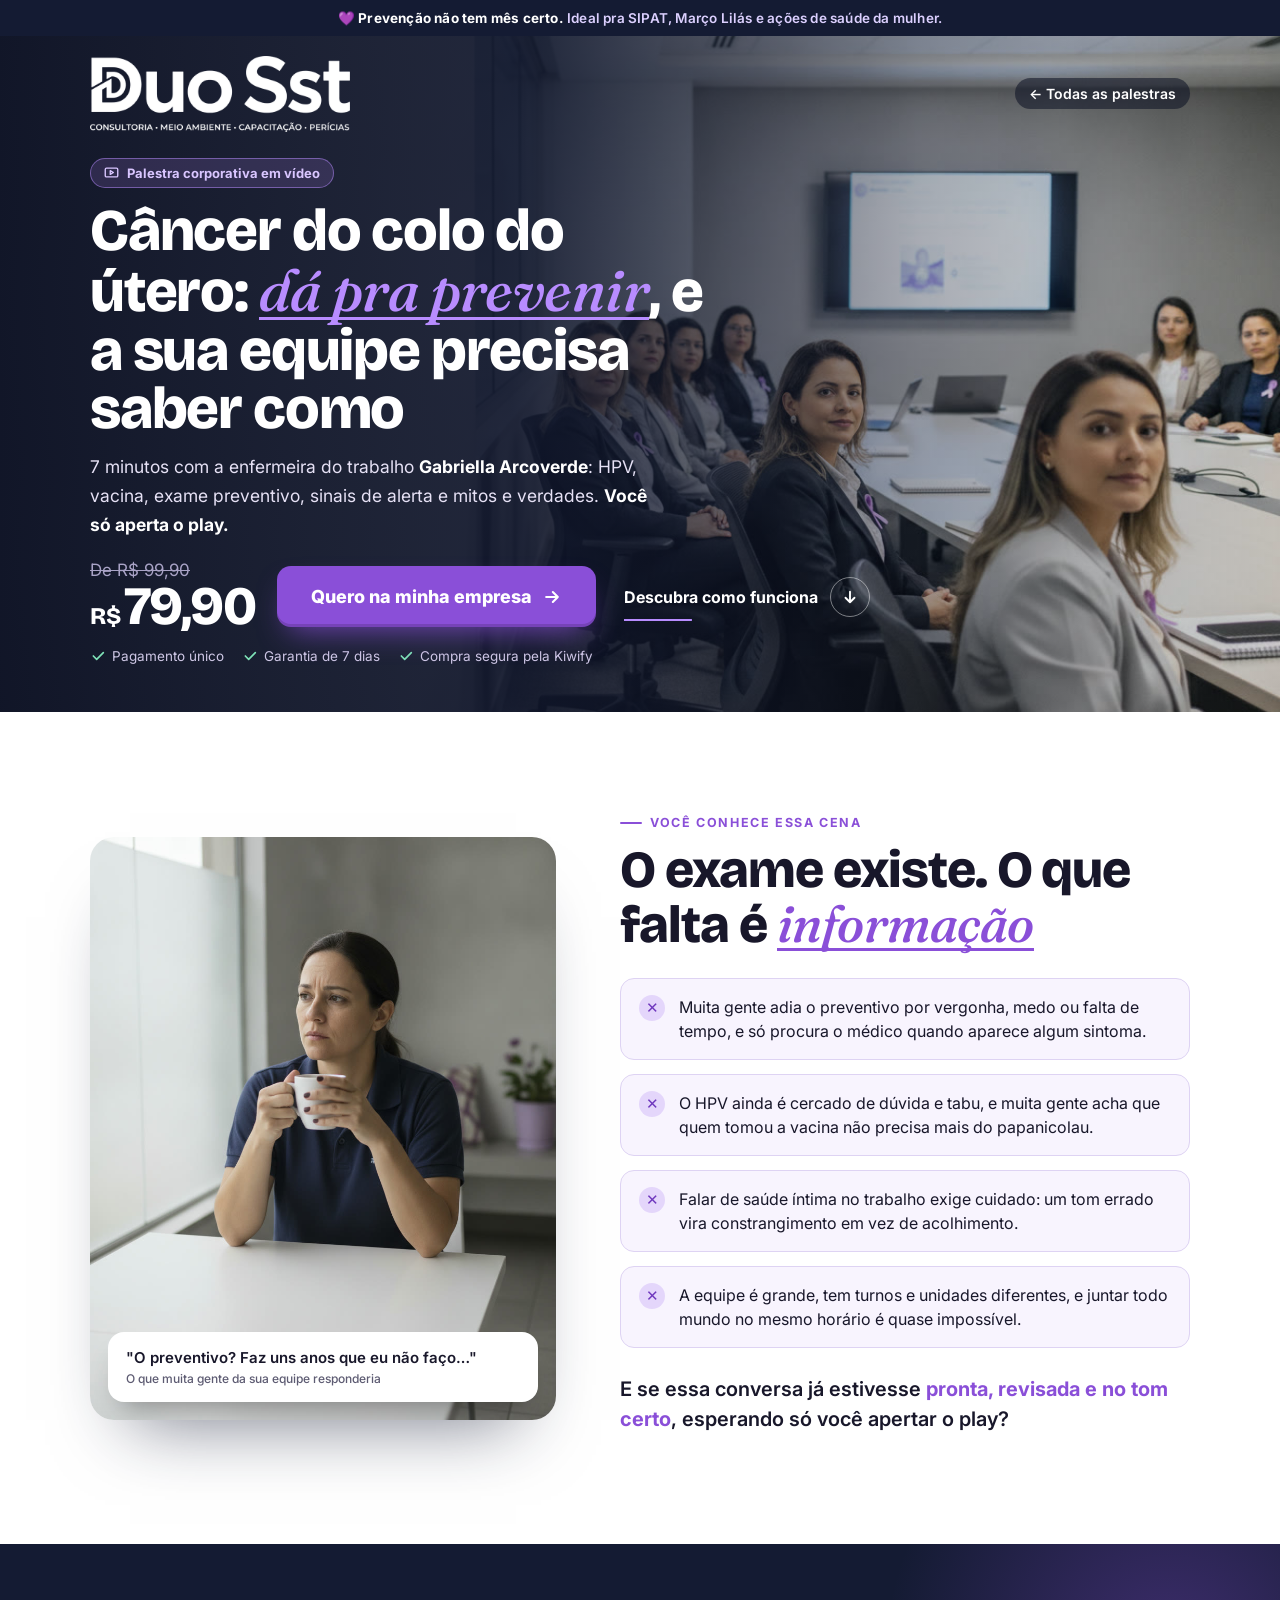
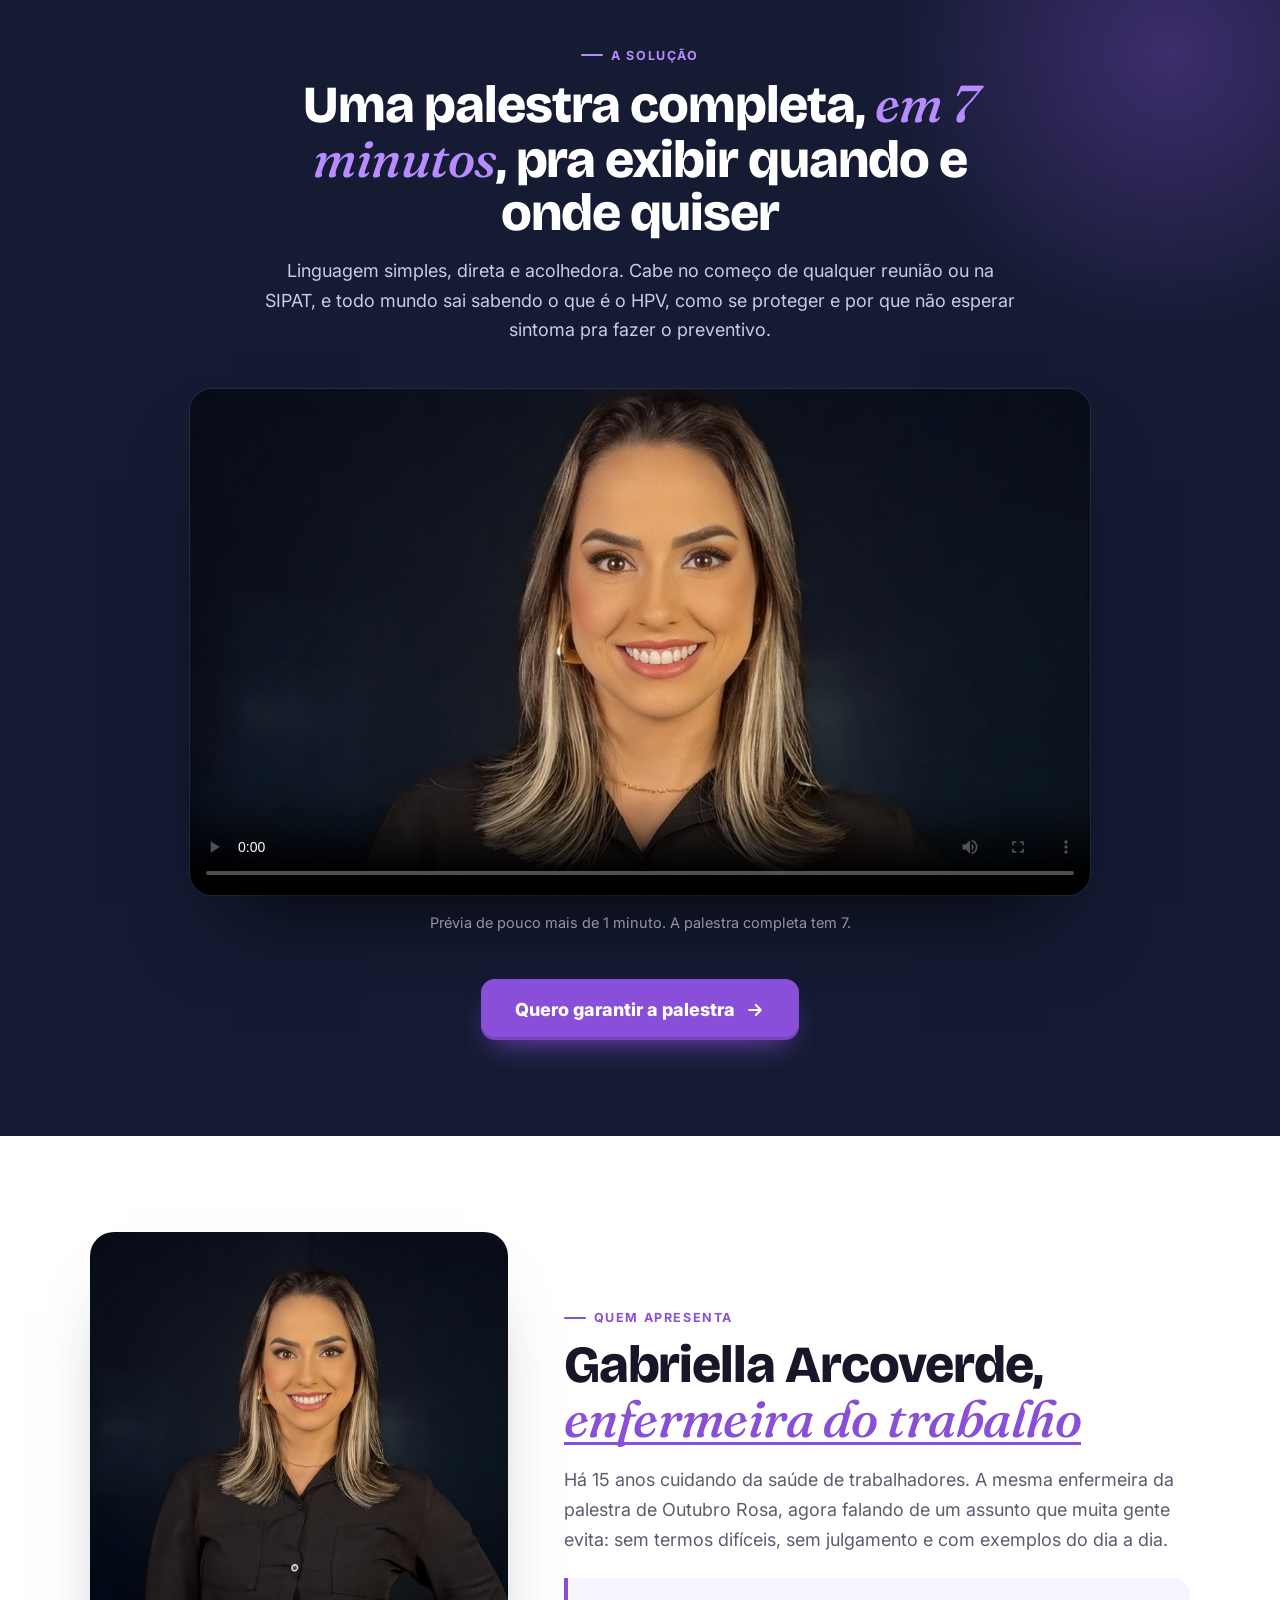
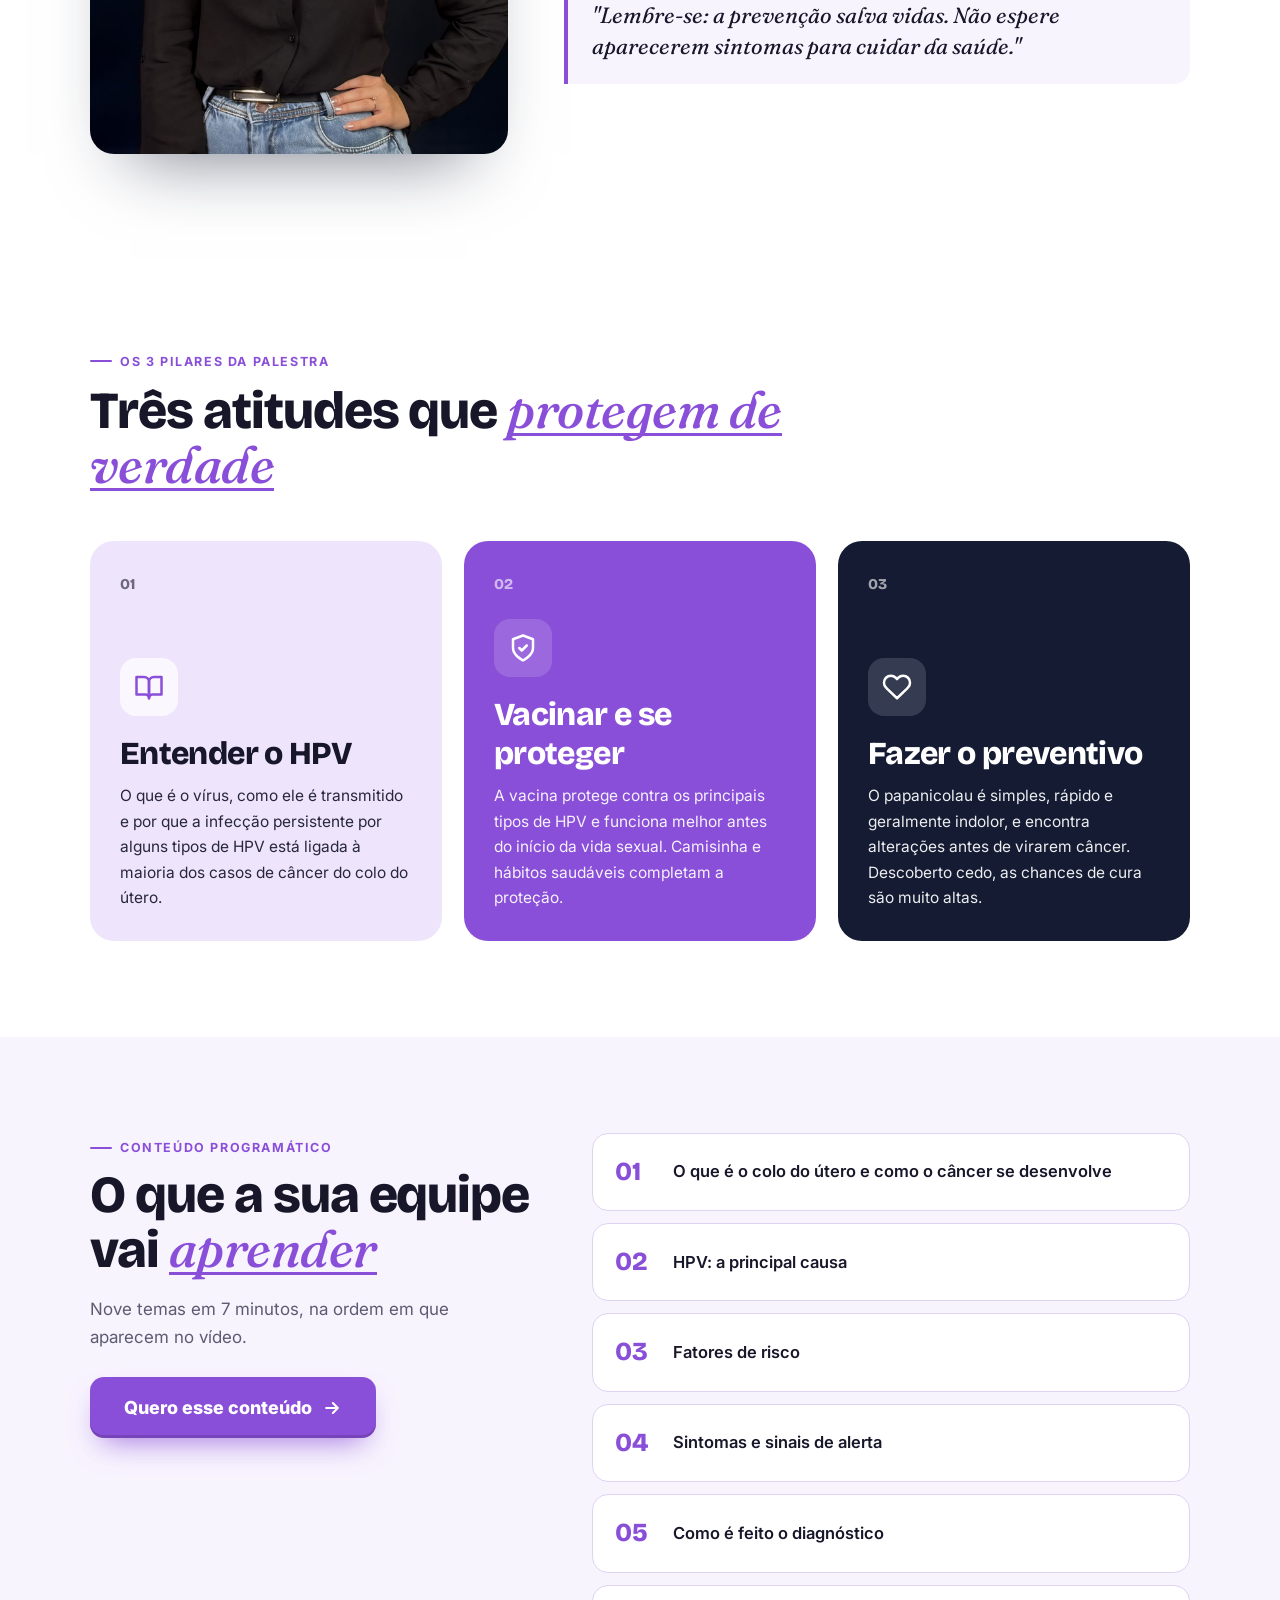
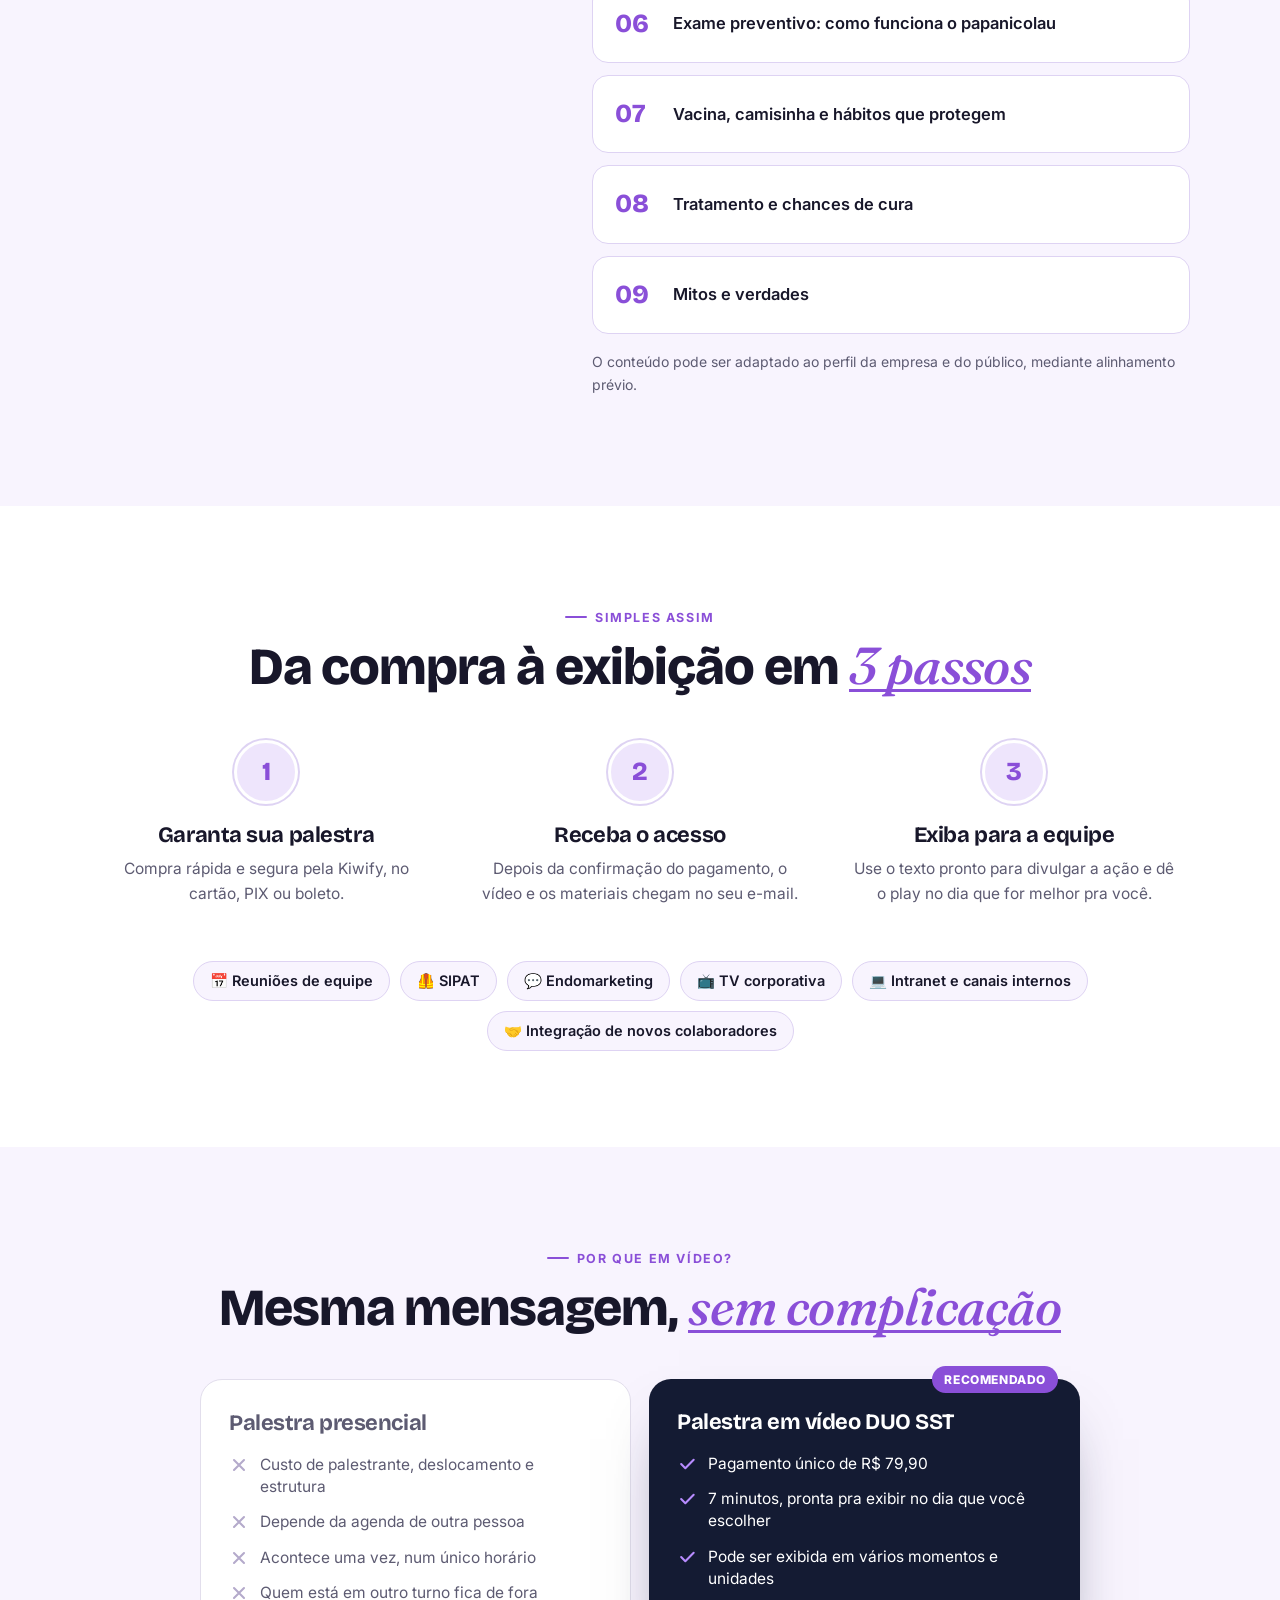
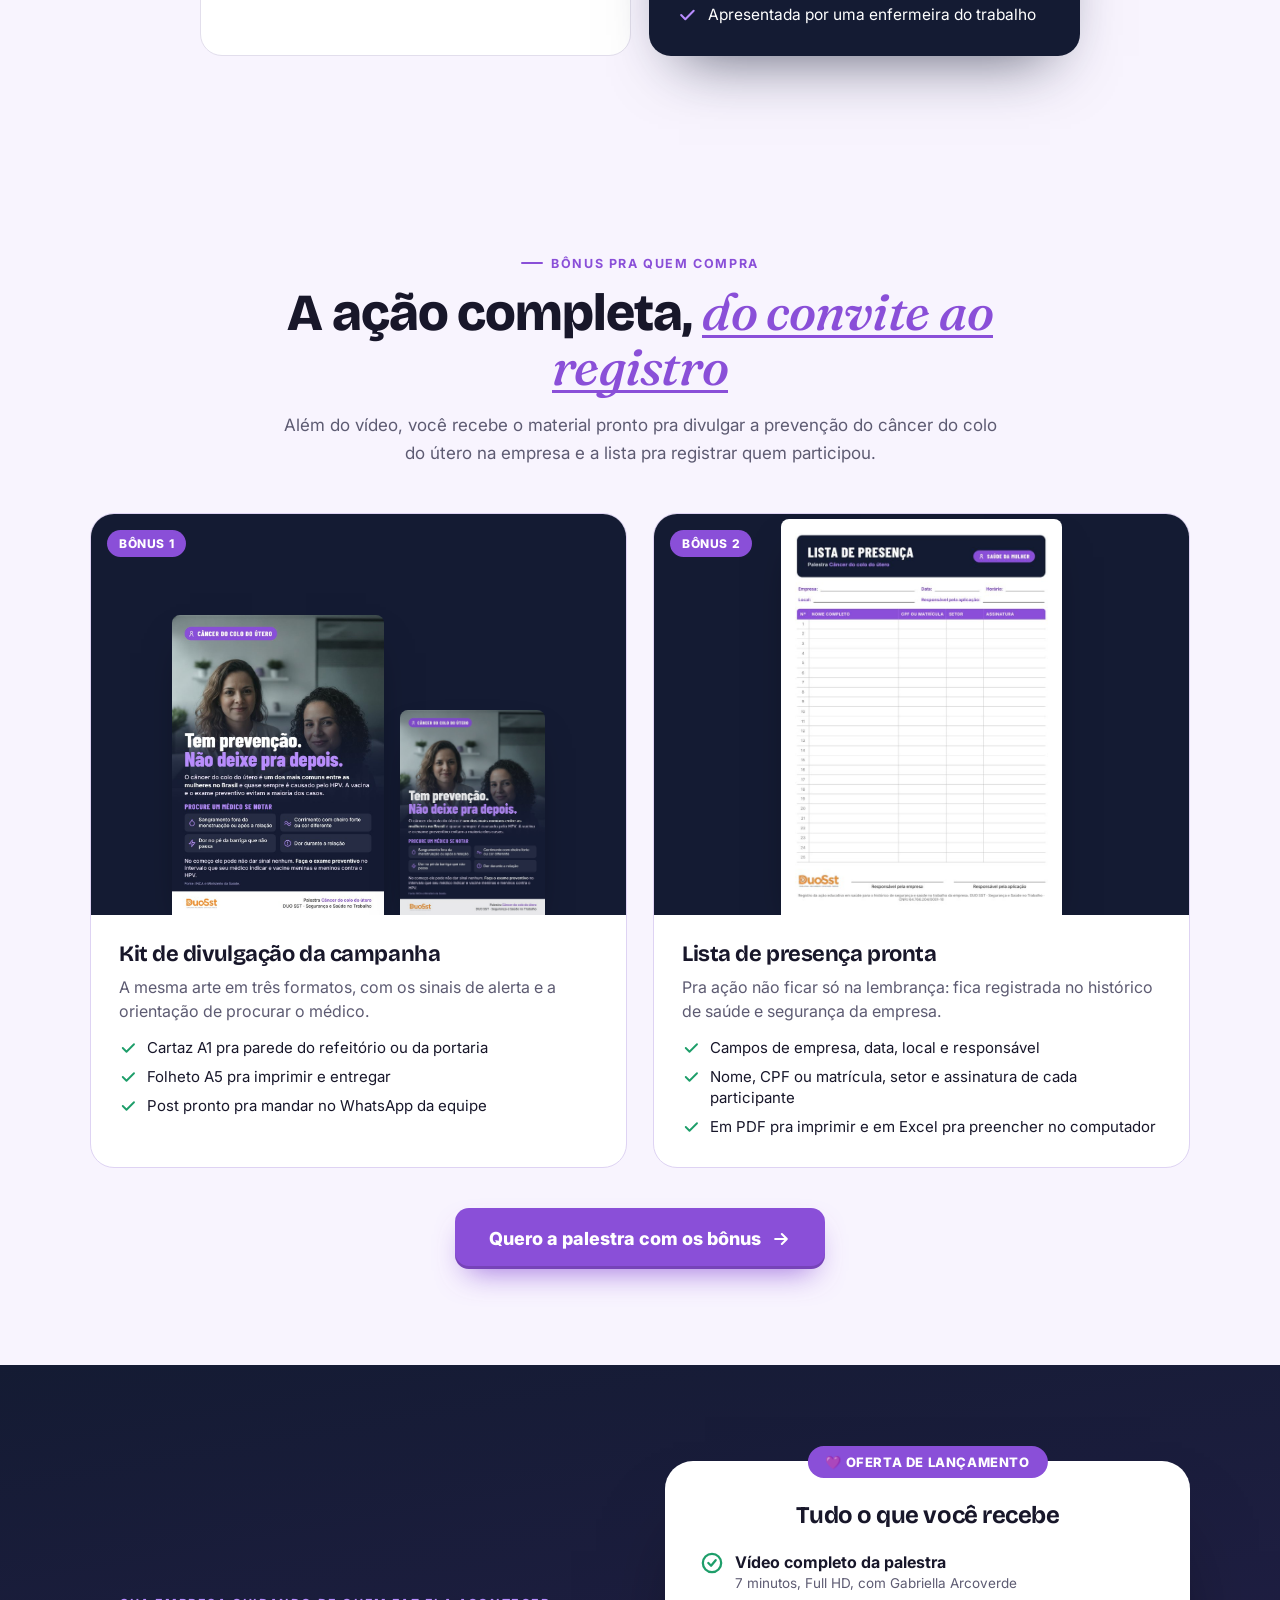
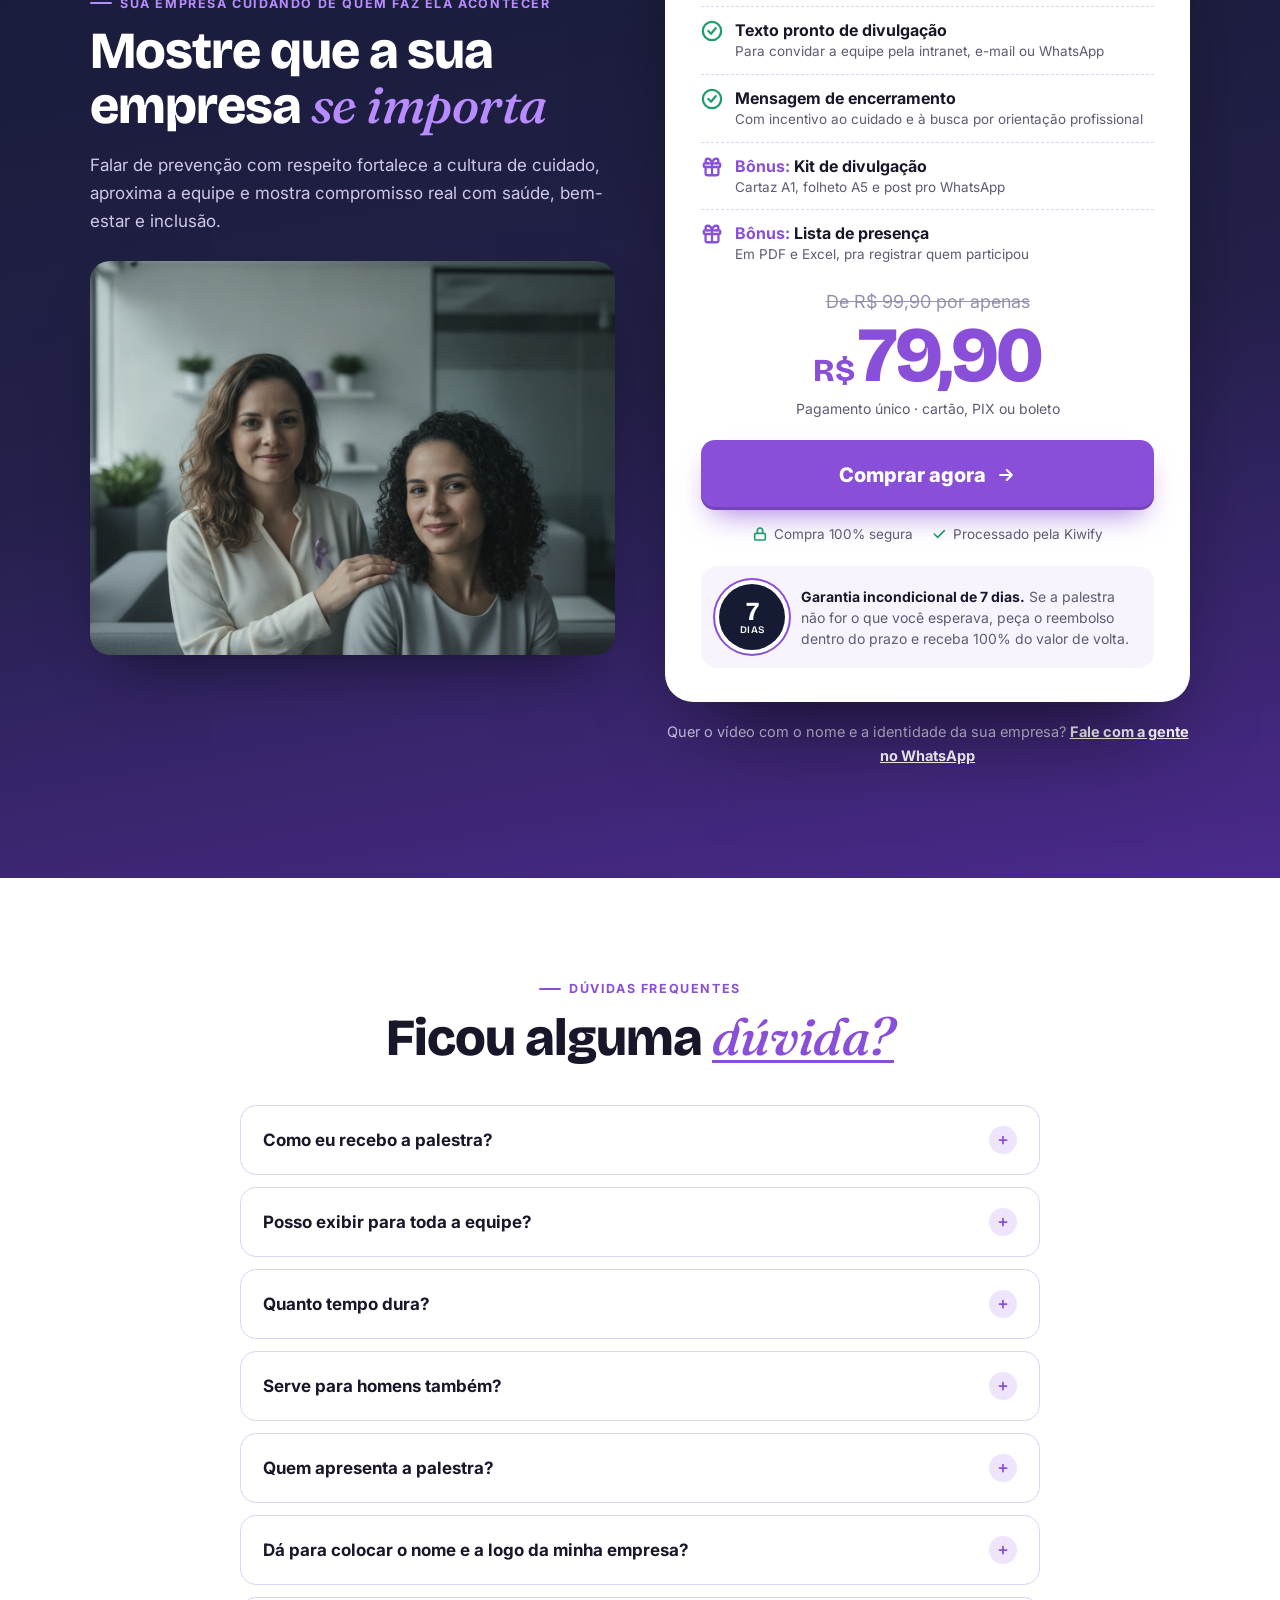
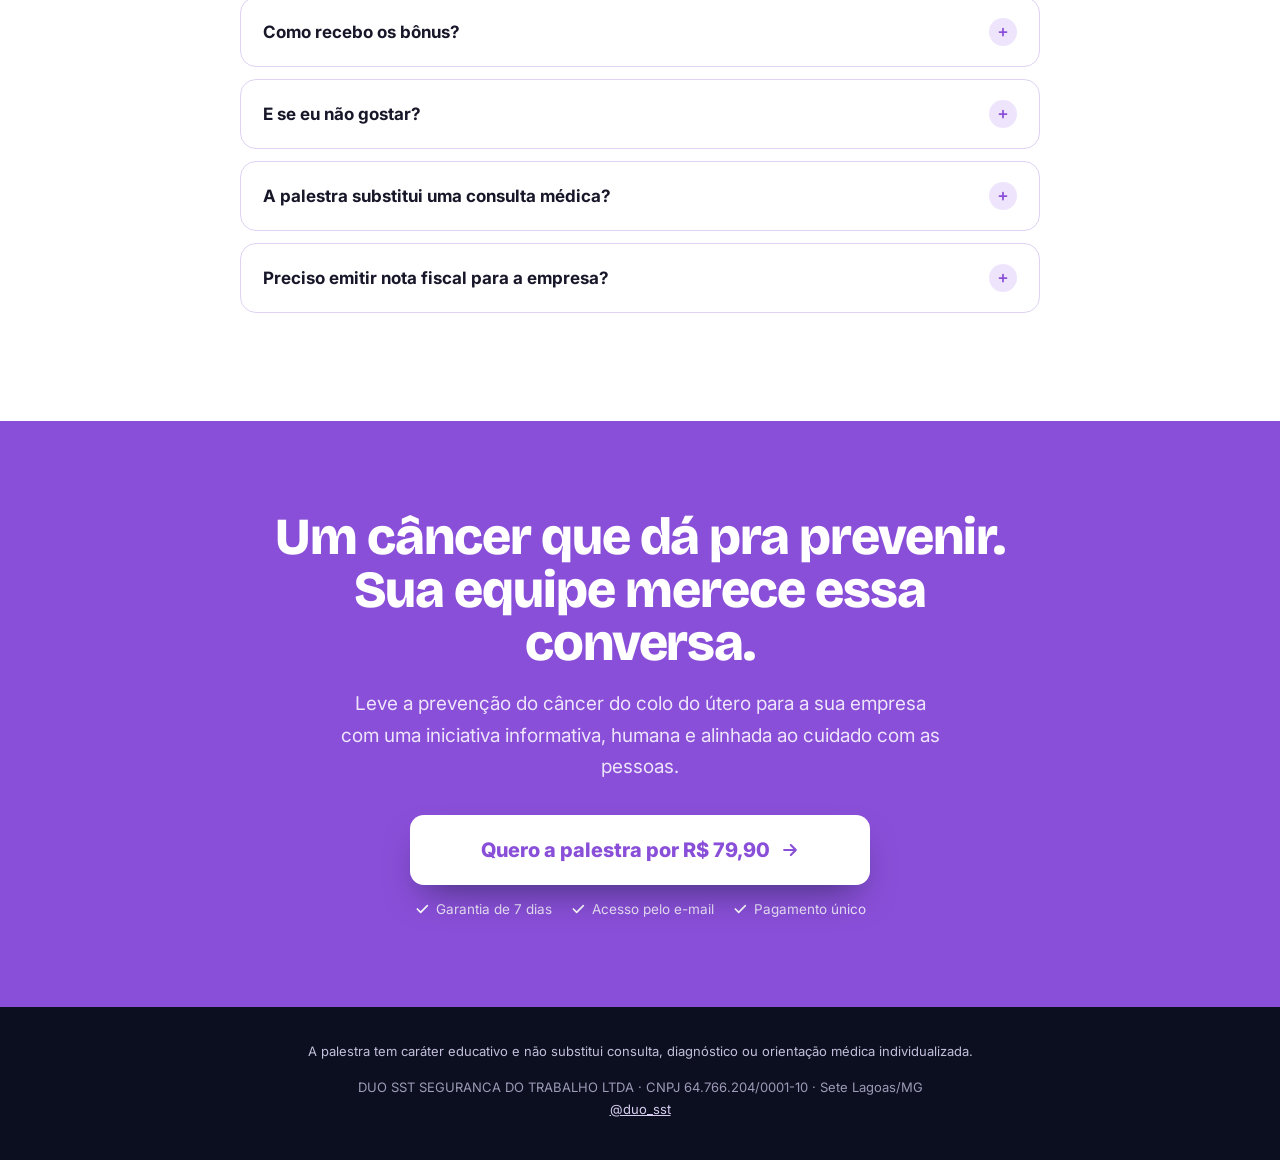
==== colo-do-utero/index.html @ 2e7e0bcc "Site DUO SST: primeira publicação no GitHub Pages Co-Authored-By: Claude Opus 5.5 <noreply@anthropic" ====
<!DOCTYPE html>
<html lang="pt-BR">
<head>
<meta charset="UTF-8">
<meta name="viewport" content="width=device-width, initial-scale=1.0">
<title>Câncer do colo do útero: palestra em vídeo pra sua empresa | DUO SST</title>
<link rel="icon" type="image/png" href="../assets/logo-d.png">
<meta name="description" content="Palestra em vídeo de 7 minutos sobre câncer do colo do útero com a enfermeira do trabalho Gabriella Arcoverde: HPV, vacina, exame preventivo, sinais de alerta e mitos e verdades. Pronta pra exibir na sua empresa. De R$ 99,90 por R$ 79,90.">
<meta property="og:title" content="Câncer do colo do útero: palestra em vídeo pra sua empresa">
<meta property="og:description" content="Um câncer que dá pra prevenir. Leve essa conversa pra sua equipe. De R$ 99,90 por R$ 79,90.">
<meta property="og:image" content="assets/hero.jpg">
<link rel="preconnect" href="https://fonts.googleapis.com">
<link rel="preconnect" href="https://fonts.gstatic.com" crossorigin>
<link href="https://fonts.googleapis.com/css2?family=Bricolage+Grotesque:opsz,wght@12..96,600;12..96,800&family=Fraunces:ital,opsz,wght@1,9..144,500;1,9..144,600&family=Inter:wght@400;500;600;700&display=swap" rel="stylesheet">
<style>
  :root{
    --rosa:#8A4FD8; --rosa-hover:#6F38BE; --rosa-vivo:#B88CFF; --blush:#EEE5FC; --blush-2:#F8F4FE;
    --ameixa:#141B33; --ameixa-2:#24204A; --tinta:#18172A; --suave:#5D5B72; --linha:#DED3F3;
    --ok:#1E9E6A;
  }
  *{box-sizing:border-box}
  html{scroll-behavior:smooth}
  body{margin:0;font-family:Inter,system-ui,sans-serif;color:var(--tinta);background:#fff;-webkit-font-smoothing:antialiased}
  img{max-width:100%;display:block}
  .w{max-width:1140px;margin:0 auto;padding:0 20px}
  h1,h2,h3{font-family:"Bricolage Grotesque",Inter,sans-serif;letter-spacing:-.02em;margin:0}
  h2{font-size:clamp(32px,4.6vw,52px);line-height:1.02;font-weight:800}
  .it{font-family:Fraunces,Georgia,serif;font-style:italic;font-weight:500;letter-spacing:-.01em}
  .rosa{color:var(--rosa)}
  p{line-height:1.65;margin:0 0 14px}
  .tag{display:inline-flex;align-items:center;gap:8px;font-size:12.5px;font-weight:700;letter-spacing:1.6px;text-transform:uppercase;color:var(--rosa);margin-bottom:14px}
  .tag::before{content:"";width:22px;height:2px;background:currentColor;border-radius:2px}
  section{padding:96px 0}

  /* CTA */
  .cta{display:inline-flex;align-items:center;justify-content:center;gap:10px;background:var(--rosa);color:#fff;font-weight:800;font-size:18px;padding:20px 34px;border-radius:14px;text-decoration:none;border:0;cursor:pointer;box-shadow:0 14px 30px -12px rgba(138,79,216,.8),inset 0 -3px 0 rgba(0,0,0,.15);transition:transform .15s,background .15s;font-family:Inter,sans-serif}
  .cta:hover{background:var(--rosa-hover);transform:translateY(-2px)}
  .cta svg{width:20px;height:20px}
  .cta-grande{font-size:20px;padding:23px 40px;width:100%;max-width:460px}
  .micro{display:flex;gap:8px 18px;flex-wrap:wrap;font-size:13.5px;margin-top:16px;color:var(--suave)}
  .micro span{display:inline-flex;align-items:center;gap:6px}
  .micro svg{width:16px;height:16px;color:var(--ok)}
  .cta-bloco{text-align:center;margin-top:44px}
  .cta-bloco .micro{justify-content:center}

  /* faixa topo */
  .topo{background:var(--ameixa);color:#DCD0FF;text-align:center;font-size:13.5px;font-weight:600;padding:10px 16px;letter-spacing:.2px}
  .topo b{color:#fff}

  /* HERO */
  .hero{position:relative;background:var(--ameixa);color:#fff;overflow:hidden;padding:0}
  .hero-foto{position:absolute;inset:0;background:url(assets/hero.jpg) 70% center/cover}
  .hero::after{content:"";position:absolute;inset:0;background:linear-gradient(90deg,rgba(12,17,36,.97) 0%,rgba(16,22,44,.9) 40%,rgba(20,27,51,.35) 72%,rgba(20,27,51,.1) 100%)}
  .hero .w{position:relative;z-index:1;padding-top:20px;padding-bottom:48px}
  .marca{display:flex;align-items:center;gap:10px;margin-bottom:26px}
  .marca img{width:260px;max-width:50vw;height:auto;display:block}
  .voltar{white-space:nowrap}
  @media (max-width:640px){.voltar{font-size:12.5px;padding:6px 11px}.marca img{max-width:44vw}}
  .marca > a:first-child{flex:0 0 auto}
  .marca span{font-size:13px;color:#D8CEF2;line-height:1.3}
  .marca strong{display:block;color:#fff;font-size:14px}
  .hero-txt{max-width:640px}
  .pill{display:inline-flex;align-items:center;gap:8px;background:rgba(184,140,255,.16);border:1px solid rgba(184,140,255,.5);color:#D9C6FF;font-size:13px;font-weight:700;padding:6px 13px;border-radius:999px;margin-bottom:14px}
  .pill svg{width:15px;height:15px}
  .hero h1{font-size:clamp(38px,min(4.6vw,7.4vh),60px);line-height:1;font-weight:800;margin-bottom:14px}
  .hero h1 .it{color:var(--rosa-vivo)}
  .hero .sub{font-size:17.5px;color:#E6E1F5;max-width:560px;margin-bottom:20px}
  .hero .sub b{color:#fff}
  .compra{display:flex;align-items:center;gap:22px;flex-wrap:wrap}
  .preco-hero{display:flex;align-items:center;gap:16px}
  .de{color:#A9A3C6;text-decoration:line-through;font-size:17px}
  .por{font-family:"Bricolage Grotesque",sans-serif;font-weight:800;font-size:54px;line-height:1;letter-spacing:-.03em}
  .por small{font-size:24px;margin-right:3px;letter-spacing:0}
  .desconto{background:#fff;color:var(--rosa);font-weight:800;font-size:13px;padding:6px 11px;border-radius:8px;transform:rotate(-3deg)}
  .hero .micro{color:#CFC8E6;margin-top:14px}
  .hero .micro svg{color:#7FE3B8}

  /* DOR */
  .dor-grid{display:grid;grid-template-columns:.9fr 1.1fr;gap:64px;align-items:center}
  .dor-foto{border-radius:24px;overflow:hidden;position:relative;aspect-ratio:4/5;background:url(assets/rh.jpg) center/cover;box-shadow:0 40px 70px -40px rgba(20,27,51,.6)}
  .dor-foto .balao{position:absolute;left:18px;right:18px;bottom:18px;background:#fff;border-radius:16px;padding:16px 18px;font-size:15px;font-weight:600;box-shadow:0 18px 30px -14px rgba(0,0,0,.4)}
  .dor-foto .balao span{display:block;font-size:12px;color:var(--suave);font-weight:500;margin-top:4px}
  .dores{list-style:none;padding:0;margin:26px 0 26px;display:grid;gap:14px}
  .dores li{display:flex;gap:14px;align-items:flex-start;background:var(--blush-2);border:1px solid var(--linha);border-radius:14px;padding:16px 18px;line-height:1.5}
  .dores .x{flex:none;width:26px;height:26px;border-radius:50%;background:#E4D6FB;color:var(--rosa-hover);display:flex;align-items:center;justify-content:center;font-weight:800;font-size:15px}
  .virada{font-size:20px;font-weight:600;line-height:1.5}
  .virada b{color:var(--rosa)}

  /* SOLUÇÃO / VÍDEO */
  .solucao{background:var(--ameixa);color:#fff;position:relative;overflow:hidden}
  .solucao::before{content:"";position:absolute;width:620px;height:620px;border-radius:50%;background:radial-gradient(circle,rgba(138,79,216,.35),transparent 65%);right:-200px;top:-200px}
  .solucao .w{position:relative}
  .sol-head{text-align:center;max-width:760px;margin:0 auto 44px}
  .sol-head .tag{color:var(--rosa-vivo)}
  .sol-head p{color:#CFC8E6;font-size:18px;margin-top:16px}
  .player{position:relative;max-width:900px;margin:0 auto;aspect-ratio:16/9;border-radius:22px;overflow:hidden;background:#0E1226;box-shadow:0 50px 90px -40px rgba(0,0,0,.8),0 0 0 1px rgba(255,255,255,.08)}
  .player iframe,.player video{position:absolute;inset:0;width:100%;height:100%;border:0}
  .player-bg{position:absolute;inset:0;background:url(assets/gabriella-capa.jpg) center/cover}
  .player-selos{position:absolute;right:16px;bottom:16px;display:flex;gap:8px;flex-wrap:wrap;justify-content:flex-end}
  .player-selos span{background:rgba(14,18,38,.82);color:#fff;font-size:13px;font-weight:700;padding:7px 12px;border-radius:999px}
  .player-ui{position:absolute;inset:0;display:flex;flex-direction:column;align-items:center;justify-content:center;text-align:center;padding:20px;background:linear-gradient(180deg,rgba(14,18,38,.2),rgba(14,18,38,.75))}
  .play{width:92px;height:92px;border-radius:50%;background:var(--rosa);display:flex;align-items:center;justify-content:center;box-shadow:0 0 0 14px rgba(138,79,216,.25),0 0 0 28px rgba(138,79,216,.1);margin-bottom:22px;animation:pulsa 2.2s infinite}
  .play svg{width:34px;height:34px;color:#fff;margin-left:6px}
  @keyframes pulsa{50%{box-shadow:0 0 0 18px rgba(138,79,216,.18),0 0 0 36px rgba(138,79,216,.06)}}
  .player-ui strong{font-size:19px}
  .player-ui span{color:#D8CEF2;font-size:14px;margin-top:4px}
  .rasc{position:absolute;top:16px;left:16px;background:#FFD43B;color:#3b2a00;font-size:11.5px;font-weight:800;letter-spacing:.6px;text-transform:uppercase;padding:5px 10px;border-radius:6px;z-index:2}
  .solucao .cta-bloco .micro{color:#CFC8E6}
  .solucao .micro svg{color:#7FE3B8}

  /* PILARES */
  .pil-head{max-width:720px;margin-bottom:48px}
  .pilares{display:grid;grid-template-columns:repeat(3,1fr);gap:22px}
  .pilar{border-radius:24px;padding:34px 30px 30px;position:relative;overflow:hidden;min-height:340px;display:flex;flex-direction:column}
  .pilar:nth-child(1){background:var(--blush)}
  .pilar:nth-child(2){background:var(--rosa);color:#fff}
  .pilar:nth-child(3){background:var(--ameixa);color:#fff}
  .pilar .num{font-family:"Bricolage Grotesque",sans-serif;font-weight:800;font-size:15px;opacity:.6;margin-bottom:auto}
  .pilar .ic{width:58px;height:58px;border-radius:16px;display:flex;align-items:center;justify-content:center;margin:26px 0 18px;background:rgba(255,255,255,.7)}
  .pilar:nth-child(2) .ic,.pilar:nth-child(3) .ic{background:rgba(255,255,255,.14)}
  .pilar .ic svg{width:30px;height:30px}
  .pilar:nth-child(1) .ic svg{color:var(--rosa)}
  .pilar h3{font-size:32px;font-weight:800;margin-bottom:10px}
  .pilar p{margin:0;font-size:15.5px;opacity:.92}

  /* CONTEÚDO */
  .conteudo{background:var(--blush-2)}
  .cont-grid{display:grid;grid-template-columns:.85fr 1.15fr;gap:60px;align-items:start}
  .cont-grid .sticky{position:sticky;top:30px}
  .topicos{list-style:none;margin:0;padding:0;counter-reset:c;display:grid;gap:12px}
  .topicos li{counter-increment:c;display:flex;gap:18px;align-items:center;background:#fff;border-radius:16px;padding:20px 22px;font-weight:600;font-size:16.5px;line-height:1.4;border:1px solid var(--linha)}
  .topicos li::before{content:counter(c,decimal-leading-zero);font-family:"Bricolage Grotesque",sans-serif;font-weight:800;font-size:26px;color:var(--rosa);flex:none;width:40px}
  .nota{font-size:14px;color:var(--suave);margin-top:16px}

  /* COMO FUNCIONA */
  .passos{display:grid;grid-template-columns:repeat(3,1fr);gap:22px;margin-top:46px;position:relative}
  .passo{text-align:center;padding:0 10px}
  .passo .n{width:64px;height:64px;border-radius:50%;background:var(--blush);color:var(--rosa);font-family:"Bricolage Grotesque",sans-serif;font-weight:800;font-size:26px;display:flex;align-items:center;justify-content:center;margin:0 auto 18px;border:3px solid #fff;box-shadow:0 0 0 2px var(--linha)}
  .passo h3{font-size:22px;margin-bottom:8px}
  .passo p{color:var(--suave);font-size:15.5px}
  .usos{display:flex;flex-wrap:wrap;gap:10px;justify-content:center;margin-top:40px}
  .usos span{background:var(--blush-2);border:1px solid var(--linha);padding:10px 16px;border-radius:999px;font-weight:600;font-size:14.5px}

  .player-legenda{text-align:center;color:#CFC8E6;font-size:14.5px;margin:16px 0 0}

  /* QUEM APRESENTA */
  .quem-grid{display:grid;grid-template-columns:.8fr 1.2fr;gap:56px;align-items:center}
  .quem-foto{aspect-ratio:4/5;border-radius:24px;background:#0F1A2B url(assets/gabriela-retrato.jpg) center top/cover;box-shadow:0 40px 70px -40px rgba(20,27,51,.6)}
  .quem-bio{font-size:18px;color:var(--suave);margin-top:18px}
  .quem blockquote{margin:24px 0 0;padding:22px 24px;background:var(--blush-2);border-left:4px solid var(--rosa);border-radius:0 16px 16px 0;font-family:Fraunces,Georgia,serif;font-style:italic;font-size:22px;line-height:1.4;color:var(--tinta)}
  @media (max-width:960px){.quem-grid{grid-template-columns:1fr;gap:32px}.quem-foto{max-width:420px;width:100%}}

  /* COMPARAÇÃO */
  .comparar{background:var(--blush-2)}
  .tabela{max-width:880px;margin:44px auto 0;display:grid;grid-template-columns:1fr 1fr;gap:18px}
  .col{border-radius:22px;padding:30px 28px}
  .col h3{font-size:22px;margin-bottom:18px;display:flex;align-items:center;gap:10px}
  .col ul{list-style:none;margin:0;padding:0;display:grid;gap:13px}
  .col li{display:flex;gap:11px;line-height:1.45;font-size:15.5px}
  .col li svg{width:20px;height:20px;flex:none;margin-top:1px}
  .col-a{background:#fff;border:1px solid #E2DEEC;color:var(--suave)}
  .col-a li svg{color:#B4AACB}
  .col-b{background:var(--ameixa);color:#fff;box-shadow:0 30px 60px -30px rgba(20,27,51,.7);position:relative}
  .col-b li svg{color:var(--rosa-vivo)}
  .col-b .selo{position:absolute;top:-13px;right:22px;background:var(--rosa);color:#fff;font-size:12px;font-weight:800;letter-spacing:.6px;text-transform:uppercase;padding:6px 12px;border-radius:999px}

  /* OFERTA */
  .oferta{background:linear-gradient(170deg,var(--ameixa) 0%,var(--ameixa-2) 55%,#4B2A8C 100%);color:#fff}
  .of-grid{display:grid;grid-template-columns:1fr 1fr;gap:50px;align-items:center}
  .of-txt .tag{color:var(--rosa-vivo)}
  .of-txt p{color:#CFC8E6;font-size:17px}
  .of-foto{border-radius:20px;overflow:hidden;aspect-ratio:4/3;background:url(assets/acolhimento.jpg) center/cover;margin-top:26px;box-shadow:0 30px 60px -30px rgba(0,0,0,.6)}
  .card{background:#fff;color:var(--tinta);border-radius:28px;padding:40px 36px 34px;position:relative;box-shadow:0 50px 90px -40px rgba(0,0,0,.7)}
  .card .faixa{position:absolute;top:-15px;left:50%;transform:translateX(-50%);background:var(--rosa);color:#fff;font-weight:800;font-size:13px;letter-spacing:.6px;text-transform:uppercase;padding:8px 18px;border-radius:999px;white-space:nowrap}
  .card h3{font-size:24px;text-align:center;margin-bottom:22px}
  .kit{list-style:none;margin:0 0 26px;padding:0;display:grid;gap:12px}
  .kit li{display:flex;gap:12px;align-items:flex-start;line-height:1.45;padding-bottom:12px;border-bottom:1px dashed var(--linha)}
  .kit li:last-child{border:0;padding-bottom:0}
  .kit svg{width:22px;height:22px;color:var(--ok);flex:none;margin-top:1px}
  .kit small{display:block;color:var(--suave);font-size:13.5px}
  .card-preco{text-align:center;margin-bottom:22px}
  .card-preco .de{color:#9690AE;font-size:18px}
  .card-preco .por{display:block;color:var(--rosa);font-size:78px;margin:4px 0}
  .card-preco .por small{font-size:32px}
  .card-preco .obs{font-size:14px;color:var(--suave)}
  .card .cta{width:100%}
  .card .micro{justify-content:center}
  .garantia{display:flex;gap:16px;align-items:center;margin-top:24px;padding:18px;background:var(--blush-2);border-radius:16px}
  .garantia .sel{flex:none;width:66px;height:66px;border-radius:50%;background:var(--ameixa);color:#fff;display:flex;flex-direction:column;align-items:center;justify-content:center;font-family:"Bricolage Grotesque",sans-serif;line-height:1;box-shadow:0 0 0 4px #fff,0 0 0 6px var(--rosa)}
  .garantia .sel b{font-size:26px}
  .garantia .sel span{font-size:10px;font-weight:600;letter-spacing:.5px;text-transform:uppercase}
  .garantia p{margin:0;font-size:14px;line-height:1.5;color:var(--suave)}
  .garantia p b{color:var(--tinta)}
  .perso{margin-top:18px;text-align:center;font-size:14.5px;color:#CFC8E6}
  .perso a{color:#fff;font-weight:700}

  /* BÔNUS */
  .bonus{background:var(--blush-2)}
  .bonus-head{text-align:center;max-width:720px;margin:0 auto 46px}
  .bonus-head p{margin-top:16px;color:var(--suave);font-size:17px}
  .bonus-grid{display:grid;grid-template-columns:1fr 1fr;gap:26px}
  .bonus-card{background:#fff;border:1px solid var(--linha);border-radius:24px;overflow:hidden;display:flex;flex-direction:column}
  .bonus-img{position:relative;aspect-ratio:4/3;background:var(--ameixa);display:flex;align-items:flex-end;justify-content:center;gap:16px;padding:26px 26px 0;overflow:hidden}
  .bonus-img img{display:block;width:44%;border-radius:8px 8px 0 0;box-shadow:0 20px 40px -18px rgba(0,0,0,.55)}
  .bonus-img img.um{width:58%}
  .bonus-img .rot{position:absolute;top:16px;left:16px;background:var(--rosa);color:#fff;font-size:12px;font-weight:800;letter-spacing:.6px;text-transform:uppercase;padding:6px 12px;border-radius:999px}
  .bonus-txt{padding:26px 28px 30px}
  .bonus-txt h3{font-size:22px;margin-bottom:8px}
  .bonus-txt>p{color:var(--suave);line-height:1.5;margin:0 0 14px}
  .bonus-txt ul{list-style:none;margin:0;padding:0;display:grid;gap:8px}
  .bonus-txt li{display:flex;gap:10px;align-items:flex-start;line-height:1.4;font-size:15px}
  .bonus-txt li svg{width:18px;height:18px;color:var(--ok);flex:none;margin-top:2px}
  .bonus .cta-bloco{text-align:center;margin-top:40px}
  .kit li.b svg{color:var(--rosa)}
  .kit li.b b::before{content:"Bônus: ";color:var(--rosa)}
  @media (max-width:820px){.bonus-grid{grid-template-columns:1fr}}

  /* FAQ */
  .faq{max-width:800px;margin:40px auto 0}
  .faq details{background:#fff;border:1px solid var(--linha);border-radius:16px;margin-bottom:12px;padding:0 22px}
  .faq summary{cursor:pointer;list-style:none;padding:20px 0;font-weight:700;font-size:17px;display:flex;justify-content:space-between;gap:16px;align-items:center}
  .faq summary::-webkit-details-marker{display:none}
  .faq summary::after{content:"";flex:none;width:28px;height:28px;border-radius:50%;background:var(--blush) url("data:image/svg+xml,%3Csvg xmlns='http://www.w3.org/2000/svg' viewBox='0 0 24 24' fill='none' stroke='%238A4FD8' stroke-width='3' stroke-linecap='round'%3E%3Cpath d='M12 6v12M6 12h12'/%3E%3C/svg%3E") center/14px no-repeat;transition:transform .2s}
  .faq details[open] summary::after{transform:rotate(45deg)}
  .faq details p{color:var(--suave);padding-bottom:20px;margin:0}

  /* FINAL */
  .final{background:var(--rosa);color:#fff;text-align:center;padding:90px 0}
  .final h2{max-width:800px;margin:0 auto 18px}
  .final p{font-size:19px;color:#EEE5FC;max-width:600px;margin:0 auto 32px}
  .final .cta{background:#fff;color:var(--rosa);box-shadow:0 18px 36px -14px rgba(20,27,51,.6)}
  .final .cta:hover{background:var(--ameixa);color:#fff}
  .final .micro{justify-content:center;color:#EEE5FC}
  .final .micro svg{color:#fff}

  footer{background:#0B0F1F;color:#9E9AB8;font-size:13px;padding:34px 0 40px;text-align:center;line-height:1.7}
  footer .aviso{max-width:720px;margin:0 auto 14px;color:#C3BEDB}
  footer a{color:#D8CEF2}

  /* barra fixa celular */
  .barra{position:fixed;left:0;right:0;bottom:0;z-index:50;background:#fff;padding:10px 14px calc(10px + env(safe-area-inset-bottom));display:none;align-items:center;justify-content:space-between;gap:12px;box-shadow:0 -10px 30px -12px rgba(0,0,0,.3);transform:translateY(110%);transition:transform .25s}
  .barra.on{transform:none}
  .barra s{display:block;font-size:12px;color:#9690AE}
  .barra b{font-family:"Bricolage Grotesque",sans-serif;font-size:25px;color:var(--rosa)}
  .barra .cta{padding:14px 20px;font-size:15.5px}

  .toast{position:fixed;left:50%;bottom:26px;transform:translate(-50%,30px);opacity:0;pointer-events:none;background:var(--tinta);color:#fff;padding:14px 20px;border-radius:12px;font-size:14.5px;max-width:min(92vw,460px);text-align:center;z-index:60;transition:all .25s}
  .toast.on{opacity:1;transform:translate(-50%,0)}

  @media (max-width:960px){
    .dor-grid,.cont-grid,.of-grid{grid-template-columns:1fr;gap:40px}
    .cont-grid .sticky{position:static}
    .pilares{grid-template-columns:1fr}
    .pilar{min-height:0}
    .dor-foto{aspect-ratio:4/3.4;background-position:center 30%}
  }
  @media (max-width:640px){
    section{padding:68px 0}
    .hero-foto{background-position:68% center}
    .hero::after{background:linear-gradient(180deg,rgba(12,17,36,.55) 0%,rgba(12,17,36,.9) 45%,rgba(12,17,36,.97) 100%)}
    .marca{margin-bottom:120px}
    .hero .w{padding-bottom:60px}
    .hero .cta{width:100%}
    .passos,.tabela{grid-template-columns:1fr}
    .passos{gap:34px}
    .card{padding:36px 20px 26px}
    .card-preco .por{font-size:64px}
    .barra{display:flex}
    footer{padding-bottom:100px}
  }

  /* ===== interações ===== */
  html,body{overflow-x:clip}
  @media (min-width:961px){.compra{flex-wrap:nowrap;width:max-content}}
  .cta-sec{display:inline-flex;align-items:center;gap:12px;color:#fff;font-weight:700;font-size:16px;text-decoration:none;padding:12px 6px;position:relative}
  .cta-sec::after{content:"";position:absolute;left:6px;right:58px;bottom:8px;height:2px;background:var(--rosa-vivo);transform:scaleX(.35);transform-origin:left;transition:transform .3s}
  .cta-sec:hover::after{transform:scaleX(1)}
  .cta-sec .seta{width:40px;height:40px;border-radius:50%;border:1.5px solid rgba(255,255,255,.45);display:flex;align-items:center;justify-content:center;transition:background .2s,border-color .2s}
  .cta-sec .seta svg{width:18px;height:18px;animation:desce 1.6s ease-in-out infinite}
  .cta-sec:hover .seta{background:var(--rosa);border-color:var(--rosa)}
  @keyframes desce{0%,100%{transform:translateY(-2px)}50%{transform:translateY(4px)}}

  /* brilho passando no botão principal */
  .cta{position:relative;overflow:hidden;isolation:isolate}
  .cta::after{content:"";position:absolute;top:0;bottom:0;left:-60%;width:40%;background:linear-gradient(100deg,transparent,rgba(255,255,255,.45),transparent);transform:skewX(-20deg);animation:brilho 3.6s ease-in-out infinite;z-index:-1;pointer-events:none}
  .final .cta::after{background:linear-gradient(100deg,transparent,rgba(138,79,216,.25),transparent)}
  @keyframes brilho{0%,55%{left:-60%}85%,100%{left:130%}}

  /* palavras em destaque com sublinhado que se desenha */
  .it.rosa,.hero h1 .it,.solucao h2 .it,.oferta h2 .it{background-image:linear-gradient(90deg,currentColor,currentColor);background-repeat:no-repeat;background-size:0% 3px;background-position:0 92%;transition:background-size 1s .3s cubic-bezier(.2,.8,.2,1)}
  .in-view .it,.hero.ok .it{background-size:100% 3px}

  /* entrada ao rolar (só com JS ativo) */
  .js .rv{opacity:0;transform:translateY(34px);transition:opacity .7s ease,transform .7s cubic-bezier(.2,.8,.2,1);transition-delay:var(--d,0s)}
  .js .rv.in{opacity:1;transform:none}
  .js .rv-esq{transform:translateX(-40px)}
  .js .rv-dir{transform:translateX(40px)}

  /* hero entra em sequência */
  .js .hero-txt>*{opacity:0;transform:translateY(18px);transition:opacity .6s,transform .6s cubic-bezier(.2,.8,.2,1)}
  .js .hero.ok .hero-txt>*{opacity:1;transform:none}
  .hero.ok .hero-txt>*:nth-child(2){transition-delay:.1s}
  .hero.ok .hero-txt>*:nth-child(3){transition-delay:.2s}
  .hero.ok .hero-txt>*:nth-child(4){transition-delay:.3s}
  .hero.ok .hero-txt>*:nth-child(5){transition-delay:.4s}
  .hero-foto{transform:scale(1.08);transition:transform 6s ease-out}
  .hero.ok .hero-foto{transform:scale(1)}

  /* pilares: inclinação 3D + luz seguindo o mouse */
  .pilares{perspective:1000px}
  .pilar{transition:transform .25s ease,box-shadow .25s,opacity .7s;will-change:transform}
  .pilar::after{content:"";position:absolute;inset:0;border-radius:inherit;background:radial-gradient(320px circle at var(--mx,50%) var(--my,50%),rgba(255,255,255,.28),transparent 60%);opacity:0;transition:opacity .3s;pointer-events:none}
  .pilar:hover::after{opacity:1}
  .pilar:hover{box-shadow:0 30px 60px -28px rgba(20,27,51,.55)}
  .pilar .ic{transition:transform .35s cubic-bezier(.3,1.6,.5,1)}
  .pilar:hover .ic{transform:scale(1.12) rotate(-6deg)}

  /* cartões e listas com resposta ao mouse */
  .dores li:hover{transform:translateX(8px);border-color:var(--rosa)}
  .dores li:hover .x{background:var(--rosa);color:#fff}
  .dores .x{transition:background .2s,color .2s}
  .topicos li:hover{transform:translateX(10px);border-color:var(--rosa);box-shadow:0 14px 26px -18px rgba(138,79,216,.6)}
  .topicos li::before{transition:transform .3s}
  .topicos li:hover::before{transform:scale(1.18)}
  .passo .n{transition:transform .35s cubic-bezier(.3,1.6,.5,1),background .25s,color .25s}
  .passo:hover .n{transform:translateY(-6px) scale(1.08);background:var(--rosa);color:#fff}
  .usos span:hover{transform:translateY(-3px);background:#fff;border-color:var(--rosa)}
  .col:hover{transform:translateY(-6px)}
  .col-b:hover{box-shadow:0 40px 70px -30px rgba(138,79,216,.6)}
  .faq details:hover{border-color:var(--rosa)}
  .faq details[open]{box-shadow:0 16px 30px -22px rgba(20,27,51,.4)}
  .dores li,.topicos li,.col,.faq details,.usos span{transition:transform .25s ease,box-shadow .25s,border-color .25s,background .25s,opacity .7s}
  .js .rv.in.dores-li-fix{transition-delay:0s}
  .card{transition:transform .3s ease,opacity .7s}
  .dor-foto,.of-foto{transition:transform .5s ease,opacity .7s}
  .dor-foto.in:hover,.of-foto.in:hover{transform:scale(1.02) rotate(-.6deg)}
  .garantia .sel{animation:gira 8s linear infinite}
  @keyframes gira{0%,90%{transform:rotate(0)}95%{transform:rotate(-8deg)}100%{transform:rotate(0)}}
  .card .faixa{animation:balanca 3s ease-in-out infinite}
  @keyframes balanca{0%,100%{transform:translateX(-50%) rotate(0)}50%{transform:translateX(-50%) rotate(-2deg)}}


  @media (prefers-reduced-motion:reduce){
    *,*::before,*::after{animation:none!important;transition:none!important}
    .js .rv,.js .hero-txt>*{opacity:1!important;transform:none!important}
  }
  @media (max-width:640px){
    .cta-sec{width:100%;justify-content:center}
    .cta-sec::after{display:none}
  }
  .marca{justify-content:space-between}
  .voltar{color:#fff;font-size:14px;font-weight:600;text-decoration:none;background:rgba(12,17,36,.55);padding:7px 14px;border-radius:999px}
  .voltar:hover{color:#fff;text-decoration:underline}
</style>
</head>
<body>

<div class="topo">💜 <b>Prevenção não tem mês certo.</b> Ideal pra SIPAT, Março Lilás e ações de saúde da mulher.</div>

<!-- HERO -->
<header class="hero">
  <div class="hero-foto" role="img" aria-label="Equipe reunida numa sala assistindo a uma palestra sobre saúde da mulher"></div>
  <div class="w">
    <div class="marca">
      <a href="../index.html"><img src="assets/logo-branco.png" alt="DUO SST · Consultoria, meio ambiente, capacitação e perícias"></a>
      <a class="voltar" href="../palestras.html">← Todas as palestras</a>
    </div>
    <div class="hero-txt">
      <span class="pill"><svg viewBox="0 0 24 24" fill="none" stroke="currentColor" stroke-width="2.2" stroke-linecap="round" stroke-linejoin="round"><rect x="2" y="5" width="20" height="14" rx="2"/><path d="m10 9 5 3-5 3z"/></svg>Palestra corporativa em vídeo</span>
      <h1>Câncer do colo do útero: <span class="it">dá pra prevenir</span>, e a sua equipe precisa saber como</h1>
      <p class="sub">7 minutos com a enfermeira do trabalho <b>Gabriella Arcoverde</b>: HPV, vacina, exame preventivo, sinais de alerta e mitos e verdades. <b>Você só aperta o play.</b></p>
      <div class="compra">
        <div class="preco-hero">
          <div><div class="de">De R$ 99,90</div><div class="por"><small>R$</small>79,90</div></div>
        </div>
        <a href="#oferta" class="cta">Quero na minha empresa
        <svg viewBox="0 0 24 24" fill="none" stroke="currentColor" stroke-width="2.5" stroke-linecap="round" stroke-linejoin="round"><path d="M5 12h14M13 6l6 6-6 6"/></svg></a>
        <a href="#descobrir" class="cta-sec">Descubra como funciona
          <span class="seta"><svg viewBox="0 0 24 24" fill="none" stroke="currentColor" stroke-width="2.5" stroke-linecap="round" stroke-linejoin="round"><path d="M12 5v14M6 13l6 6 6-6"/></svg></span></a>
      </div>
      <div class="micro">
        <span><svg viewBox="0 0 24 24" fill="none" stroke="currentColor" stroke-width="2.5" stroke-linecap="round" stroke-linejoin="round"><path d="m5 12 5 5L20 7"/></svg>Pagamento único</span>
        <span><svg viewBox="0 0 24 24" fill="none" stroke="currentColor" stroke-width="2.5" stroke-linecap="round" stroke-linejoin="round"><path d="m5 12 5 5L20 7"/></svg>Garantia de 7 dias</span>
        <span><svg viewBox="0 0 24 24" fill="none" stroke="currentColor" stroke-width="2.5" stroke-linecap="round" stroke-linejoin="round"><path d="m5 12 5 5L20 7"/></svg>Compra segura pela Kiwify</span>
      </div>
    </div>
  </div>
</header>

<!-- DOR -->
<section id="descobrir">
  <div class="w dor-grid">
    <div class="dor-foto" role="img" aria-label="Funcionária pensativa no intervalo, segurando uma xícara de café">
      <div class="balao">"O preventivo? Faz uns anos que eu não faço…"<span>O que muita gente da sua equipe responderia</span></div>
    </div>
    <div>
      <span class="tag">Você conhece essa cena</span>
      <h2>O exame existe. O que falta é <span class="it rosa">informação</span></h2>
      <ul class="dores">
        <li><span class="x">✕</span><span>Muita gente adia o preventivo por vergonha, medo ou falta de tempo, e só procura o médico quando aparece algum sintoma.</span></li>
        <li><span class="x">✕</span><span>O HPV ainda é cercado de dúvida e tabu, e muita gente acha que quem tomou a vacina não precisa mais do papanicolau.</span></li>
        <li><span class="x">✕</span><span>Falar de saúde íntima no trabalho exige cuidado: um tom errado vira constrangimento em vez de acolhimento.</span></li>
        <li><span class="x">✕</span><span>A equipe é grande, tem turnos e unidades diferentes, e juntar todo mundo no mesmo horário é quase impossível.</span></li>
      </ul>
      <p class="virada">E se essa conversa já estivesse <b>pronta, revisada e no tom certo</b>, esperando só você apertar o play?</p>
    </div>
  </div>
</section>

<!-- SOLUÇÃO -->
<section class="solucao">
  <div class="w">
    <div class="sol-head">
      <span class="tag">A solução</span>
      <h2>Uma palestra completa, <span class="it" style="color:var(--rosa-vivo)">em 7 minutos</span>, pra exibir quando e onde quiser</h2>
      <p>Linguagem simples, direta e acolhedora. Cabe no começo de qualquer reunião ou na SIPAT, e todo mundo sai sabendo o que é o HPV, como se proteger e por que não esperar sintoma pra fazer o preventivo.</p>
    </div>
    <div class="player" id="player">
      <div class="player-bg"></div>
      <div class="player-selos"><span>7 min</span><span>Full HD</span><span>Pra toda a equipe</span></div>
    </div>
    <p class="player-legenda">Prévia de pouco mais de 1 minuto. A palestra completa tem 7.</p>
    <div class="cta-bloco">
      <a href="#oferta" class="cta">Quero garantir a palestra
        <svg viewBox="0 0 24 24" fill="none" stroke="currentColor" stroke-width="2.5" stroke-linecap="round" stroke-linejoin="round"><path d="M5 12h14M13 6l6 6-6 6"/></svg></a>
    </div>
  </div>
</section>

<!-- QUEM APRESENTA -->
<section class="quem">
  <div class="w quem-grid">
    <div class="quem-foto" role="img" aria-label="Gabriella Arcoverde, enfermeira do trabalho, apresentando a palestra"></div>
    <div>
      <span class="tag">Quem apresenta</span>
      <h2>Gabriella Arcoverde, <span class="it rosa">enfermeira do trabalho</span></h2>
      <p class="quem-bio">Há 15 anos cuidando da saúde de trabalhadores. A mesma enfermeira da palestra de Outubro Rosa, agora falando de um assunto que muita gente evita: sem termos difíceis, sem julgamento e com exemplos do dia a dia.</p>
      <blockquote>"Lembre-se: a prevenção salva vidas. Não espere aparecerem sintomas para cuidar da saúde."</blockquote>
    </div>
  </div>
</section>

<!-- PILARES -->
<section>
  <div class="w">
    <div class="pil-head">
      <span class="tag">Os 3 pilares da palestra</span>
      <h2>Três atitudes que <span class="it rosa">protegem de verdade</span></h2>
    </div>
    <div class="pilares">
      <div class="pilar">
        <span class="num">01</span>
        <div class="ic"><svg viewBox="0 0 24 24" fill="none" stroke="currentColor" stroke-width="2" stroke-linecap="round" stroke-linejoin="round"><path d="M2 4h6a4 4 0 0 1 4 4v13a3 3 0 0 0-3-3H2z"/><path d="M22 4h-6a4 4 0 0 0-4 4v13a3 3 0 0 1 3-3h7z"/></svg></div>
        <h3>Entender o HPV</h3>
        <p>O que é o vírus, como ele é transmitido e por que a infecção persistente por alguns tipos de HPV está ligada à maioria dos casos de câncer do colo do útero.</p>
      </div>
      <div class="pilar">
        <span class="num">02</span>
        <div class="ic"><svg viewBox="0 0 24 24" fill="none" stroke="currentColor" stroke-width="2" stroke-linecap="round" stroke-linejoin="round"><path d="M12 22s8-4 8-10V5l-8-3-8 3v7c0 6 8 10 8 10z"/><path d="m9 12 2 2 4-4"/></svg></div>
        <h3>Vacinar e se proteger</h3>
        <p>A vacina protege contra os principais tipos de HPV e funciona melhor antes do início da vida sexual. Camisinha e hábitos saudáveis completam a proteção.</p>
      </div>
      <div class="pilar">
        <span class="num">03</span>
        <div class="ic"><svg viewBox="0 0 24 24" fill="none" stroke="currentColor" stroke-width="2" stroke-linecap="round" stroke-linejoin="round"><path d="M20.8 4.6a5.5 5.5 0 0 0-7.8 0L12 5.7l-1-1.1a5.5 5.5 0 0 0-7.8 7.8l1 1.1L12 21l7.8-7.5 1-1.1a5.5 5.5 0 0 0 0-7.8z"/></svg></div>
        <h3>Fazer o preventivo</h3>
        <p>O papanicolau é simples, rápido e geralmente indolor, e encontra alterações antes de virarem câncer. Descoberto cedo, as chances de cura são muito altas.</p>
      </div>
    </div>
  </div>
</section>

<!-- CONTEÚDO -->
<section class="conteudo">
  <div class="w cont-grid">
    <div class="sticky">
      <span class="tag">Conteúdo programático</span>
      <h2>O que a sua equipe vai <span class="it rosa">aprender</span></h2>
      <p style="margin-top:18px;color:var(--suave);font-size:17px">Nove temas em 7 minutos, na ordem em que aparecem no vídeo.</p>
      <a href="#oferta" class="cta" style="margin-top:12px">Quero esse conteúdo
        <svg viewBox="0 0 24 24" fill="none" stroke="currentColor" stroke-width="2.5" stroke-linecap="round" stroke-linejoin="round"><path d="M5 12h14M13 6l6 6-6 6"/></svg></a>
    </div>
    <div>
      <ol class="topicos">
        <li>O que é o colo do útero e como o câncer se desenvolve</li>
        <li>HPV: a principal causa</li>
        <li>Fatores de risco</li>
        <li>Sintomas e sinais de alerta</li>
        <li>Como é feito o diagnóstico</li>
        <li>Exame preventivo: como funciona o papanicolau</li>
        <li>Vacina, camisinha e hábitos que protegem</li>
        <li>Tratamento e chances de cura</li>
        <li>Mitos e verdades</li>
      </ol>
      <p class="nota">O conteúdo pode ser adaptado ao perfil da empresa e do público, mediante alinhamento prévio.</p>
    </div>
  </div>
</section>

<!-- COMO FUNCIONA -->
<section>
  <div class="w" style="text-align:center">
    <span class="tag">Simples assim</span>
    <h2>Da compra à exibição em <span class="it rosa">3 passos</span></h2>
    <div class="passos">
      <div class="passo"><div class="n">1</div><h3>Garanta sua palestra</h3><p>Compra rápida e segura pela Kiwify, no cartão, PIX ou boleto.</p></div>
      <div class="passo"><div class="n">2</div><h3>Receba o acesso</h3><p>Depois da confirmação do pagamento, o vídeo e os materiais chegam no seu e-mail.</p></div>
      <div class="passo"><div class="n">3</div><h3>Exiba para a equipe</h3><p>Use o texto pronto para divulgar a ação e dê o play no dia que for melhor pra você.</p></div>
    </div>
    <div class="usos">
      <span>📅 Reuniões de equipe</span><span>🦺 SIPAT</span><span>💬 Endomarketing</span><span>📺 TV corporativa</span><span>💻 Intranet e canais internos</span><span>🤝 Integração de novos colaboradores</span>
    </div>
  </div>
</section>

<!-- COMPARAÇÃO -->
<section class="comparar">
  <div class="w">
    <div style="text-align:center">
      <span class="tag">Por que em vídeo?</span>
      <h2>Mesma mensagem, <span class="it rosa">sem complicação</span></h2>
    </div>
    <div class="tabela">
      <div class="col col-a">
        <h3>Palestra presencial</h3>
        <ul>
          <li><svg viewBox="0 0 24 24" fill="none" stroke="currentColor" stroke-width="2.5" stroke-linecap="round"><path d="M6 6l12 12M18 6 6 18"/></svg>Custo de palestrante, deslocamento e estrutura</li>
          <li><svg viewBox="0 0 24 24" fill="none" stroke="currentColor" stroke-width="2.5" stroke-linecap="round"><path d="M6 6l12 12M18 6 6 18"/></svg>Depende da agenda de outra pessoa</li>
          <li><svg viewBox="0 0 24 24" fill="none" stroke="currentColor" stroke-width="2.5" stroke-linecap="round"><path d="M6 6l12 12M18 6 6 18"/></svg>Acontece uma vez, num único horário</li>
          <li><svg viewBox="0 0 24 24" fill="none" stroke="currentColor" stroke-width="2.5" stroke-linecap="round"><path d="M6 6l12 12M18 6 6 18"/></svg>Quem está em outro turno fica de fora</li>
        </ul>
      </div>
      <div class="col col-b">
        <span class="selo">Recomendado</span>
        <h3>Palestra em vídeo DUO SST</h3>
        <ul>
          <li><svg viewBox="0 0 24 24" fill="none" stroke="currentColor" stroke-width="2.5" stroke-linecap="round" stroke-linejoin="round"><path d="m5 12 5 5L20 7"/></svg>Pagamento único de R$ 79,90</li>
          <li><svg viewBox="0 0 24 24" fill="none" stroke="currentColor" stroke-width="2.5" stroke-linecap="round" stroke-linejoin="round"><path d="m5 12 5 5L20 7"/></svg>7 minutos, pronta pra exibir no dia que você escolher</li>
          <li><svg viewBox="0 0 24 24" fill="none" stroke="currentColor" stroke-width="2.5" stroke-linecap="round" stroke-linejoin="round"><path d="m5 12 5 5L20 7"/></svg>Pode ser exibida em vários momentos e unidades</li>
          <li><svg viewBox="0 0 24 24" fill="none" stroke="currentColor" stroke-width="2.5" stroke-linecap="round" stroke-linejoin="round"><path d="m5 12 5 5L20 7"/></svg>Apresentada por uma enfermeira do trabalho</li>
        </ul>
      </div>
    </div>
  </div>
</section>

<!-- BÔNUS -->
<section class="bonus" id="bonus">
  <div class="w">
    <div class="bonus-head">
      <span class="tag">Bônus pra quem compra</span>
      <h2>A ação completa, <span class="it rosa">do convite ao registro</span></h2>
      <p>Além do vídeo, você recebe o material pronto pra divulgar a prevenção do câncer do colo do útero na empresa e a lista pra registrar quem participou.</p>
    </div>
    <div class="bonus-grid">
      <div class="bonus-card">
        <div class="bonus-img" role="img" aria-label="Cartaz e post da campanha"><span class="rot">Bônus 1</span><img src="assets/bonus-cartaz.jpg" alt="" loading="lazy"><img src="assets/bonus-cartaz.jpg" alt="" loading="lazy" style="width:30%;opacity:.9"></div>
        <div class="bonus-txt">
          <h3>Kit de divulgação da campanha</h3>
          <p>A mesma arte em três formatos, com os sinais de alerta e a orientação de procurar o médico.</p>
          <ul>
            <li><svg viewBox="0 0 24 24" fill="none" stroke="currentColor" stroke-width="2.5" stroke-linecap="round" stroke-linejoin="round"><path d="m5 12 5 5L20 7"/></svg>Cartaz A1 pra parede do refeitório ou da portaria</li>
            <li><svg viewBox="0 0 24 24" fill="none" stroke="currentColor" stroke-width="2.5" stroke-linecap="round" stroke-linejoin="round"><path d="m5 12 5 5L20 7"/></svg>Folheto A5 pra imprimir e entregar</li>
            <li><svg viewBox="0 0 24 24" fill="none" stroke="currentColor" stroke-width="2.5" stroke-linecap="round" stroke-linejoin="round"><path d="m5 12 5 5L20 7"/></svg>Post pronto pra mandar no WhatsApp da equipe</li>
          </ul>
        </div>
      </div>
      <div class="bonus-card">
        <div class="bonus-img" role="img" aria-label="Lista de presença da palestra"><span class="rot">Bônus 2</span><img class="um" src="assets/bonus-lista.jpg" alt="" loading="lazy"></div>
        <div class="bonus-txt">
          <h3>Lista de presença pronta</h3>
          <p>Pra ação não ficar só na lembrança: fica registrada no histórico de saúde e segurança da empresa.</p>
          <ul>
            <li><svg viewBox="0 0 24 24" fill="none" stroke="currentColor" stroke-width="2.5" stroke-linecap="round" stroke-linejoin="round"><path d="m5 12 5 5L20 7"/></svg>Campos de empresa, data, local e responsável</li>
            <li><svg viewBox="0 0 24 24" fill="none" stroke="currentColor" stroke-width="2.5" stroke-linecap="round" stroke-linejoin="round"><path d="m5 12 5 5L20 7"/></svg>Nome, CPF ou matrícula, setor e assinatura de cada participante</li>
            <li><svg viewBox="0 0 24 24" fill="none" stroke="currentColor" stroke-width="2.5" stroke-linecap="round" stroke-linejoin="round"><path d="m5 12 5 5L20 7"/></svg>Em PDF pra imprimir e em Excel pra preencher no computador</li>
          </ul>
        </div>
      </div>
    </div>
    <div class="cta-bloco">
      <a href="#oferta" class="cta">Quero a palestra com os bônus
        <svg viewBox="0 0 24 24" fill="none" stroke="currentColor" stroke-width="2.5" stroke-linecap="round" stroke-linejoin="round"><path d="M5 12h14M13 6l6 6-6 6"/></svg></a>
    </div>
  </div>
</section>

<!-- OFERTA -->
<section class="oferta" id="oferta">
  <div class="w of-grid">
    <div class="of-txt">
      <span class="tag">Sua empresa cuidando de quem faz ela acontecer</span>
      <h2>Mostre que a sua empresa <span class="it" style="color:var(--rosa-vivo)">se importa</span></h2>
      <p style="margin-top:18px">Falar de prevenção com respeito fortalece a cultura de cuidado, aproxima a equipe e mostra compromisso real com saúde, bem-estar e inclusão.</p>
      <div class="of-foto" role="img" aria-label="Duas colegas de trabalho se apoiando"></div>
    </div>
    <div>
      <div class="card">
        <span class="faixa">💜 Oferta de lançamento</span>
        <h3>Tudo o que você recebe</h3>
        <ul class="kit">
          <li><svg viewBox="0 0 24 24" fill="none" stroke="currentColor" stroke-width="2.5" stroke-linecap="round" stroke-linejoin="round"><circle cx="12" cy="12" r="10"/><path d="m8 12 3 3 5-6"/></svg><div><b>Vídeo completo da palestra</b><small>7 minutos, Full HD, com Gabriella Arcoverde</small></div></li>
          <li><svg viewBox="0 0 24 24" fill="none" stroke="currentColor" stroke-width="2.5" stroke-linecap="round" stroke-linejoin="round"><circle cx="12" cy="12" r="10"/><path d="m8 12 3 3 5-6"/></svg><div><b>Texto pronto de divulgação</b><small>Para convidar a equipe pela intranet, e-mail ou WhatsApp</small></div></li>
          <li><svg viewBox="0 0 24 24" fill="none" stroke="currentColor" stroke-width="2.5" stroke-linecap="round" stroke-linejoin="round"><circle cx="12" cy="12" r="10"/><path d="m8 12 3 3 5-6"/></svg><div><b>Mensagem de encerramento</b><small>Com incentivo ao cuidado e à busca por orientação profissional</small></div></li>
          <li class="b"><svg viewBox="0 0 24 24" fill="none" stroke="currentColor" stroke-width="2.5" stroke-linecap="round" stroke-linejoin="round"><rect x="3" y="8" width="18" height="4" rx="1"/><path d="M12 8v13M19 12v7a2 2 0 0 1-2 2H7a2 2 0 0 1-2-2v-7"/><path d="M7.5 8a2.5 2.5 0 0 1 0-5C11 3 12 8 12 8s1-5 4.5-5a2.5 2.5 0 0 1 0 5"/></svg><div><b>Kit de divulgação</b><small>Cartaz A1, folheto A5 e post pro WhatsApp</small></div></li>
          <li class="b"><svg viewBox="0 0 24 24" fill="none" stroke="currentColor" stroke-width="2.5" stroke-linecap="round" stroke-linejoin="round"><rect x="3" y="8" width="18" height="4" rx="1"/><path d="M12 8v13M19 12v7a2 2 0 0 1-2 2H7a2 2 0 0 1-2-2v-7"/><path d="M7.5 8a2.5 2.5 0 0 1 0-5C11 3 12 8 12 8s1-5 4.5-5a2.5 2.5 0 0 1 0 5"/></svg><div><b>Lista de presença</b><small>Em PDF e Excel, pra registrar quem participou</small></div></li>
        </ul>
        <div class="card-preco">
          <span class="de">De R$ 99,90 por apenas</span>
          <span class="por"><small>R$</small>79,90</span>
          <span class="obs">Pagamento único · cartão, PIX ou boleto</span>
        </div>
        <a href="#" class="cta cta-grande" data-checkout>Comprar agora
          <svg viewBox="0 0 24 24" fill="none" stroke="currentColor" stroke-width="2.5" stroke-linecap="round" stroke-linejoin="round"><path d="M5 12h14M13 6l6 6-6 6"/></svg></a>
        <div class="micro">
          <span><svg viewBox="0 0 24 24" fill="none" stroke="currentColor" stroke-width="2.5" stroke-linecap="round" stroke-linejoin="round"><rect x="4" y="11" width="16" height="10" rx="2"/><path d="M8 11V7a4 4 0 0 1 8 0v4"/></svg>Compra 100% segura</span>
          <span><svg viewBox="0 0 24 24" fill="none" stroke="currentColor" stroke-width="2.5" stroke-linecap="round" stroke-linejoin="round"><path d="m5 12 5 5L20 7"/></svg>Processado pela Kiwify</span>
        </div>
        <div class="garantia">
          <div class="sel"><b>7</b><span>dias</span></div>
          <p><b>Garantia incondicional de 7 dias.</b> Se a palestra não for o que você esperava, peça o reembolso dentro do prazo e receba 100% do valor de volta.</p>
        </div>
      </div>
      <p class="perso">Quer o vídeo com o nome e a identidade da sua empresa? <a href="#" class="js-whats">Fale com a gente no WhatsApp</a></p>
    </div>
  </div>
</section>

<!-- FAQ -->
<section>
  <div class="w">
    <div style="text-align:center">
      <span class="tag">Dúvidas frequentes</span>
      <h2>Ficou alguma <span class="it rosa">dúvida?</span></h2>
    </div>
    <div class="faq">
      <details><summary>Como eu recebo a palestra?</summary><p>Assim que o pagamento é confirmado, a Kiwify libera o acesso no e-mail informado na compra. No PIX e no cartão a confirmação costuma ser rápida; no boleto pode levar até 3 dias úteis.</p></details>
      <details><summary>Posso exibir para toda a equipe?</summary><p>Sim. A palestra foi feita para exibição interna na sua empresa: reuniões, SIPAT, ações de endomarketing, TV corporativa ou canais internos.</p></details>
      <details><summary>Quanto tempo dura?</summary><p>7 minutos. Cabe no começo de uma reunião de equipe ou dentro da programação da SIPAT.</p></details>
      <details><summary>Serve para homens também?</summary><p>Sim. O HPV é uma infecção sexualmente transmissível, então a prevenção é assunto de todos. Como a Gabriella diz na palestra, cuidar da saúde sexual é responsabilidade consigo e com a outra pessoa.</p></details>
      <details><summary>Quem apresenta a palestra?</summary><p>Gabriella Arcoverde, enfermeira do trabalho com 15 anos de profissão.</p></details>
      <details><summary>Dá para colocar o nome e a logo da minha empresa?</summary><p>Sim, mediante alinhamento prévio. A personalização é combinada à parte. Fale com a gente pelo WhatsApp e explique o que você precisa.</p></details>
      <details><summary>Como recebo os bônus?</summary><p>Junto com o vídeo, na mesma área de acesso da Kiwify: o cartaz A1, o folheto A5, o post pro WhatsApp e a lista de presença em PDF e Excel.</p></details>
      <details><summary>E se eu não gostar?</summary><p>Você tem 7 dias de garantia. Se não ficar satisfeito, solicite o reembolso pela própria Kiwify dentro desse prazo e recebe o valor integral de volta.</p></details>
      <details><summary>A palestra substitui uma consulta médica?</summary><p>Não. O conteúdo é educativo e incentiva justamente a busca por orientação profissional. Ele não substitui consulta, diagnóstico ou orientação médica individualizada.</p></details>
      <details><summary>Preciso emitir nota fiscal para a empresa?</summary><p>A compra é feita pela Kiwify, que emite o comprovante da transação. Se a sua empresa precisar de algo específico, fale com a gente pelo WhatsApp antes de comprar.</p></details>
    </div>
  </div>
</section>

<!-- FINAL -->
<section class="final">
  <div class="w">
    <h2>Um câncer que dá pra prevenir. Sua equipe merece essa conversa.</h2>
    <p>Leve a prevenção do câncer do colo do útero para a sua empresa com uma iniciativa informativa, humana e alinhada ao cuidado com as pessoas.</p>
    <a href="#" class="cta cta-grande" data-checkout>Quero a palestra por R$ 79,90
      <svg viewBox="0 0 24 24" fill="none" stroke="currentColor" stroke-width="2.5" stroke-linecap="round" stroke-linejoin="round"><path d="M5 12h14M13 6l6 6-6 6"/></svg></a>
    <div class="micro">
      <span><svg viewBox="0 0 24 24" fill="none" stroke="currentColor" stroke-width="2.5" stroke-linecap="round" stroke-linejoin="round"><path d="m5 12 5 5L20 7"/></svg>Garantia de 7 dias</span>
      <span><svg viewBox="0 0 24 24" fill="none" stroke="currentColor" stroke-width="2.5" stroke-linecap="round" stroke-linejoin="round"><path d="m5 12 5 5L20 7"/></svg>Acesso pelo e-mail</span>
      <span><svg viewBox="0 0 24 24" fill="none" stroke="currentColor" stroke-width="2.5" stroke-linecap="round" stroke-linejoin="round"><path d="m5 12 5 5L20 7"/></svg>Pagamento único</span>
    </div>
  </div>
</section>

<footer>
  <div class="w">
    <p class="aviso">A palestra tem caráter educativo e não substitui consulta, diagnóstico ou orientação médica individualizada.</p>
    DUO SST SEGURANCA DO TRABALHO LTDA · CNPJ 64.766.204/0001-10 · Sete Lagoas/MG<br>
    <a href="https://www.instagram.com/duo_sst" target="_blank" rel="noopener">@duo_sst</a>
  </div>
</footer>

<div class="barra" id="barra">
  <div><s>De R$ 99,90</s><b>R$ 79,90</b></div>
  <a href="#" class="cta" data-checkout>Comprar agora</a>
</div>
<div class="toast" id="toast" role="status"></div>

<script>
// ===== preencher quando chegar =====
const CHECKOUT_URL = "https://pay.kiwify.com.br/xQMN7Ei";   // checkout na Kiwify da DUO (22/10)
const VIDEO_EMBED = "assets/previa.mp4";   // embed da prévia (YouTube/Vimeo) ou arquivo .mp4
const WHATSAPP = "5531990929406"; // comercial DUO (mesmo de COMERCIAL_NUMBER em js/main.js)
// ===================================

(function () {
  const toast = document.getElementById("toast"); let t;
  function aviso(m) { toast.textContent = m; toast.classList.add("on"); clearTimeout(t); t = setTimeout(() => toast.classList.remove("on"), 4200); }

  document.querySelectorAll("[data-checkout]").forEach(b => {
    if (CHECKOUT_URL) { b.href = CHECKOUT_URL; return; }
    b.addEventListener("click", e => { e.preventDefault(); aviso("Rascunho: este botão vai abrir o checkout assim que o produto for cadastrado."); });
  });

  const msg = "Olá, DUO SST! Vi a palestra sobre câncer do colo do útero e quero saber sobre a versão personalizada com a identidade da minha empresa.";
  document.querySelectorAll(".js-whats").forEach(a => { a.href = `https://wa.me/${WHATSAPP}?text=${encodeURIComponent(msg)}`; a.target = "_blank"; a.rel = "noopener"; });

  if (VIDEO_EMBED) {
    document.getElementById("player").innerHTML = /\.mp4($|\?)/.test(VIDEO_EMBED)
      ? `<video src="${VIDEO_EMBED}" poster="assets/gabriella-capa.jpg" controls playsinline preload="metadata"></video>`
      : `<iframe src="${VIDEO_EMBED}" allow="autoplay; fullscreen; picture-in-picture" allowfullscreen title="Prévia da palestra sobre câncer do colo do útero"></iframe>`;
  }

  const barra = document.getElementById("barra"), hero = document.querySelector(".hero"), oferta = document.getElementById("oferta");
  function checar() {
    const r = oferta.getBoundingClientRect();
    barra.classList.toggle("on", hero.getBoundingClientRect().bottom < 0 && !(r.top < innerHeight && r.bottom > 0));
  }
  addEventListener("scroll", checar, { passive: true }); checar();
})();
</script>
<script>
(function () {
  const reduz = matchMedia("(prefers-reduced-motion: reduce)").matches;
  document.documentElement.classList.add("js");

  // hero entra em sequência
  requestAnimationFrame(() => setTimeout(() => document.querySelector(".hero").classList.add("ok"), 60));

  // preço do topo "cai" de 99,90 para 79,90
  const por = document.querySelector(".hero .por");
  if (por && !reduz) {
    const fim = 79.90, ini = 99.90, t0 = performance.now() + 700, dur = 1100;
    const fmt = v => "<small>R$</small>" + v.toFixed(2).replace(".", ",");
    por.innerHTML = fmt(ini);
    (function passo(t) {
      const k = Math.min(1, Math.max(0, (t - t0) / dur)), e = 1 - Math.pow(1 - k, 3);
      por.innerHTML = fmt(ini + (fim - ini) * e);
      if (k < 1) requestAnimationFrame(passo);
    })(performance.now());
  }

  // entrada ao rolar
  const grupos = [
    [".tag, section h2, .sol-head p, .pil-head, .virada, .nota", ""],
    [".dor-foto, .of-foto", "rv-esq"],
    [".card", "rv-dir"],
    [".dores li, .pilar, .topicos li, .passo, .usos span, .col, .faq details, .player, .cta-bloco", ""]
  ];
  const alvos = [];
  grupos.forEach(([sel, extra]) => document.querySelectorAll(sel).forEach(el => {
    if (el.closest(".hero") || el.classList.contains("rv")) return;
    el.classList.add("rv"); if (extra) el.classList.add(extra); alvos.push(el);
  }));
  alvos.forEach(el => {
    const irmaos = [...el.parentElement.children].filter(c => c.classList.contains("rv"));
    const i = irmaos.indexOf(el); if (i > 0) el.style.setProperty("--d", Math.min(i * 0.09, 0.6) + "s");
  });
  const io = new IntersectionObserver(es => es.forEach(e => {
    if (!e.isIntersecting) return;
    const el = e.target; el.classList.add("in"); io.unobserve(el);
    // depois de entrar, tira o atraso pra o hover responder na hora
    setTimeout(() => el.style.removeProperty("--d"), 1400);
  }), { threshold: 0.15, rootMargin: "0px 0px -40px 0px" });
  alvos.forEach(el => io.observe(el));
  const ioSec = new IntersectionObserver(es => es.forEach(e => e.isIntersecting && e.target.classList.add("in-view")), { threshold: 0.3 });
  document.querySelectorAll("section").forEach(s => ioSec.observe(s));

  const mouseFino = matchMedia("(pointer: fine)").matches;
  if (!mouseFino || reduz) return;

  // pilares e cartão de oferta inclinam com o mouse
  document.querySelectorAll(".pilar, .card").forEach(el => {
    const forca = el.classList.contains("card") ? 4 : 9;
    el.addEventListener("mousemove", e => {
      const r = el.getBoundingClientRect(), x = (e.clientX - r.left) / r.width, y = (e.clientY - r.top) / r.height;
      el.style.setProperty("--mx", x * 100 + "%"); el.style.setProperty("--my", y * 100 + "%");
      el.style.transform = `rotateX(${(0.5 - y) * forca}deg) rotateY(${(x - 0.5) * forca}deg) translateY(-6px)`;
    });
    el.addEventListener("mouseleave", () => { el.style.transform = ""; });
  });

})();
</script>
</body>
</html>
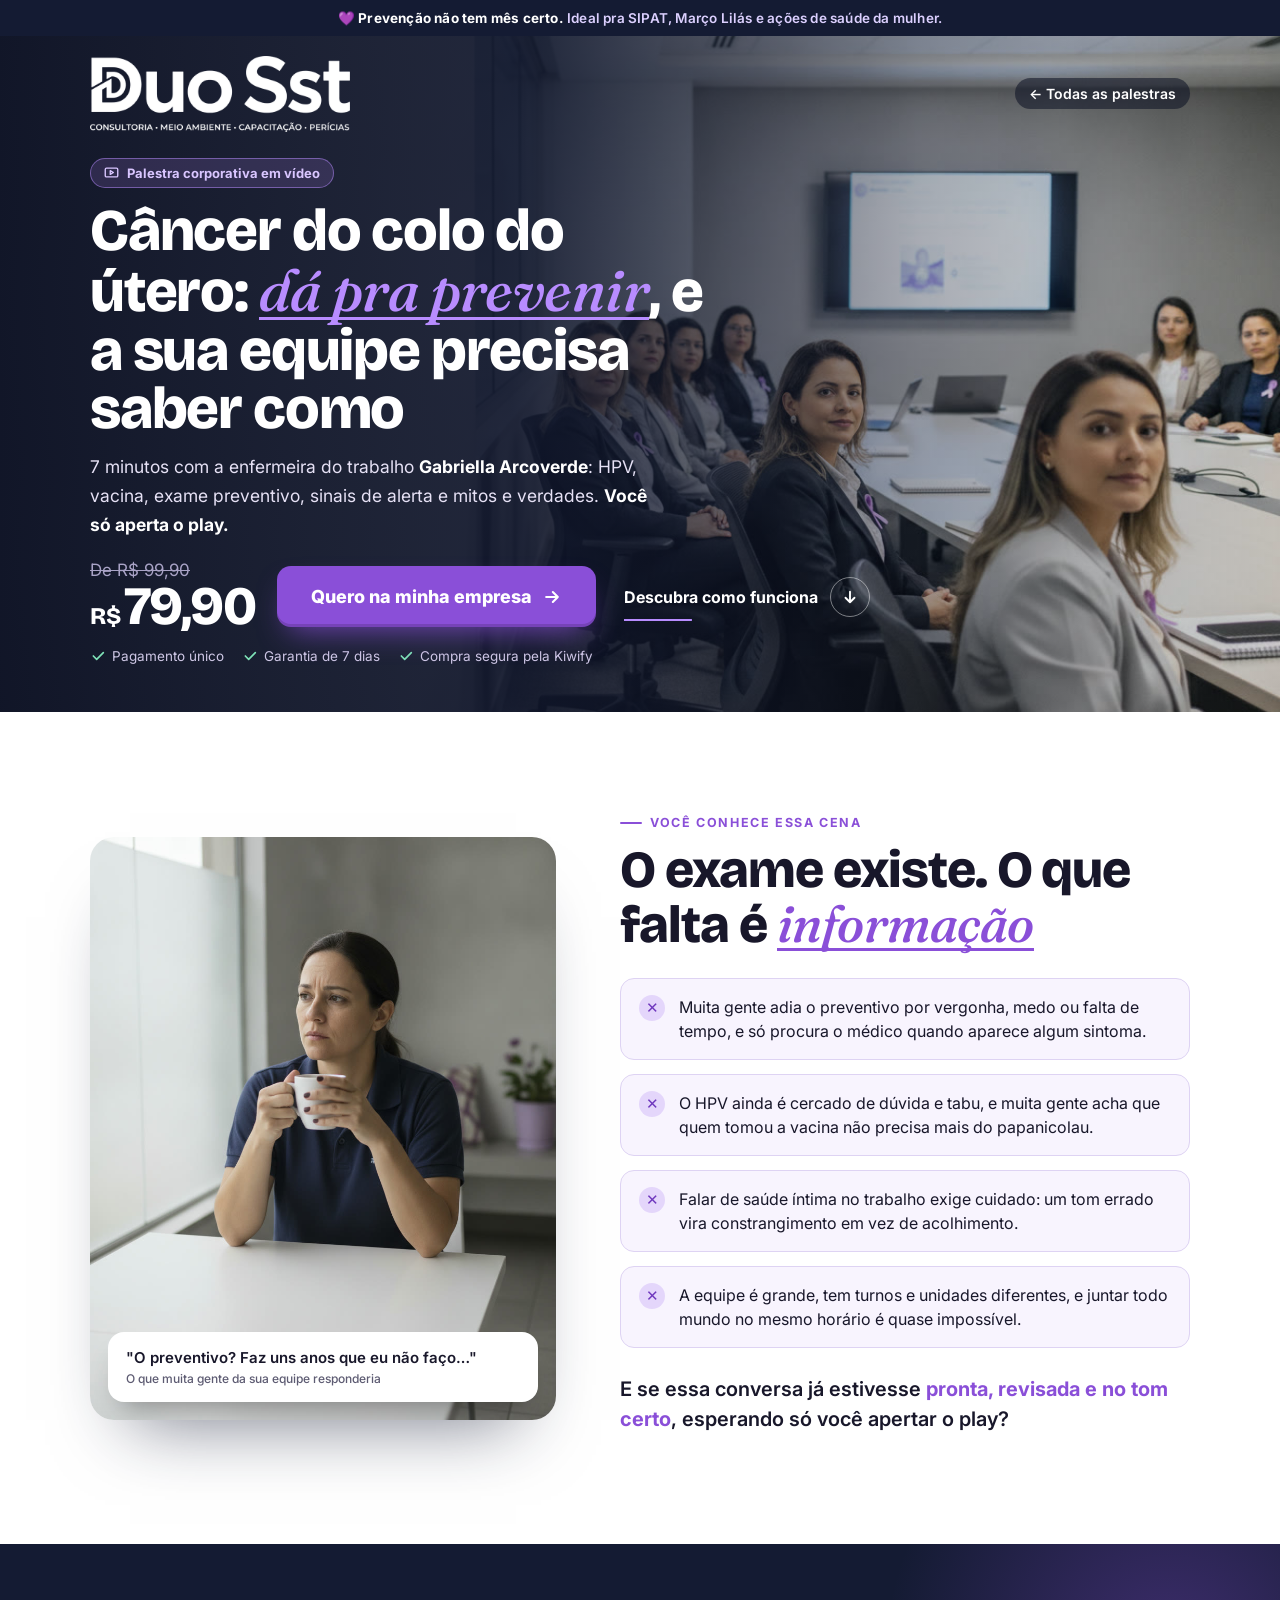
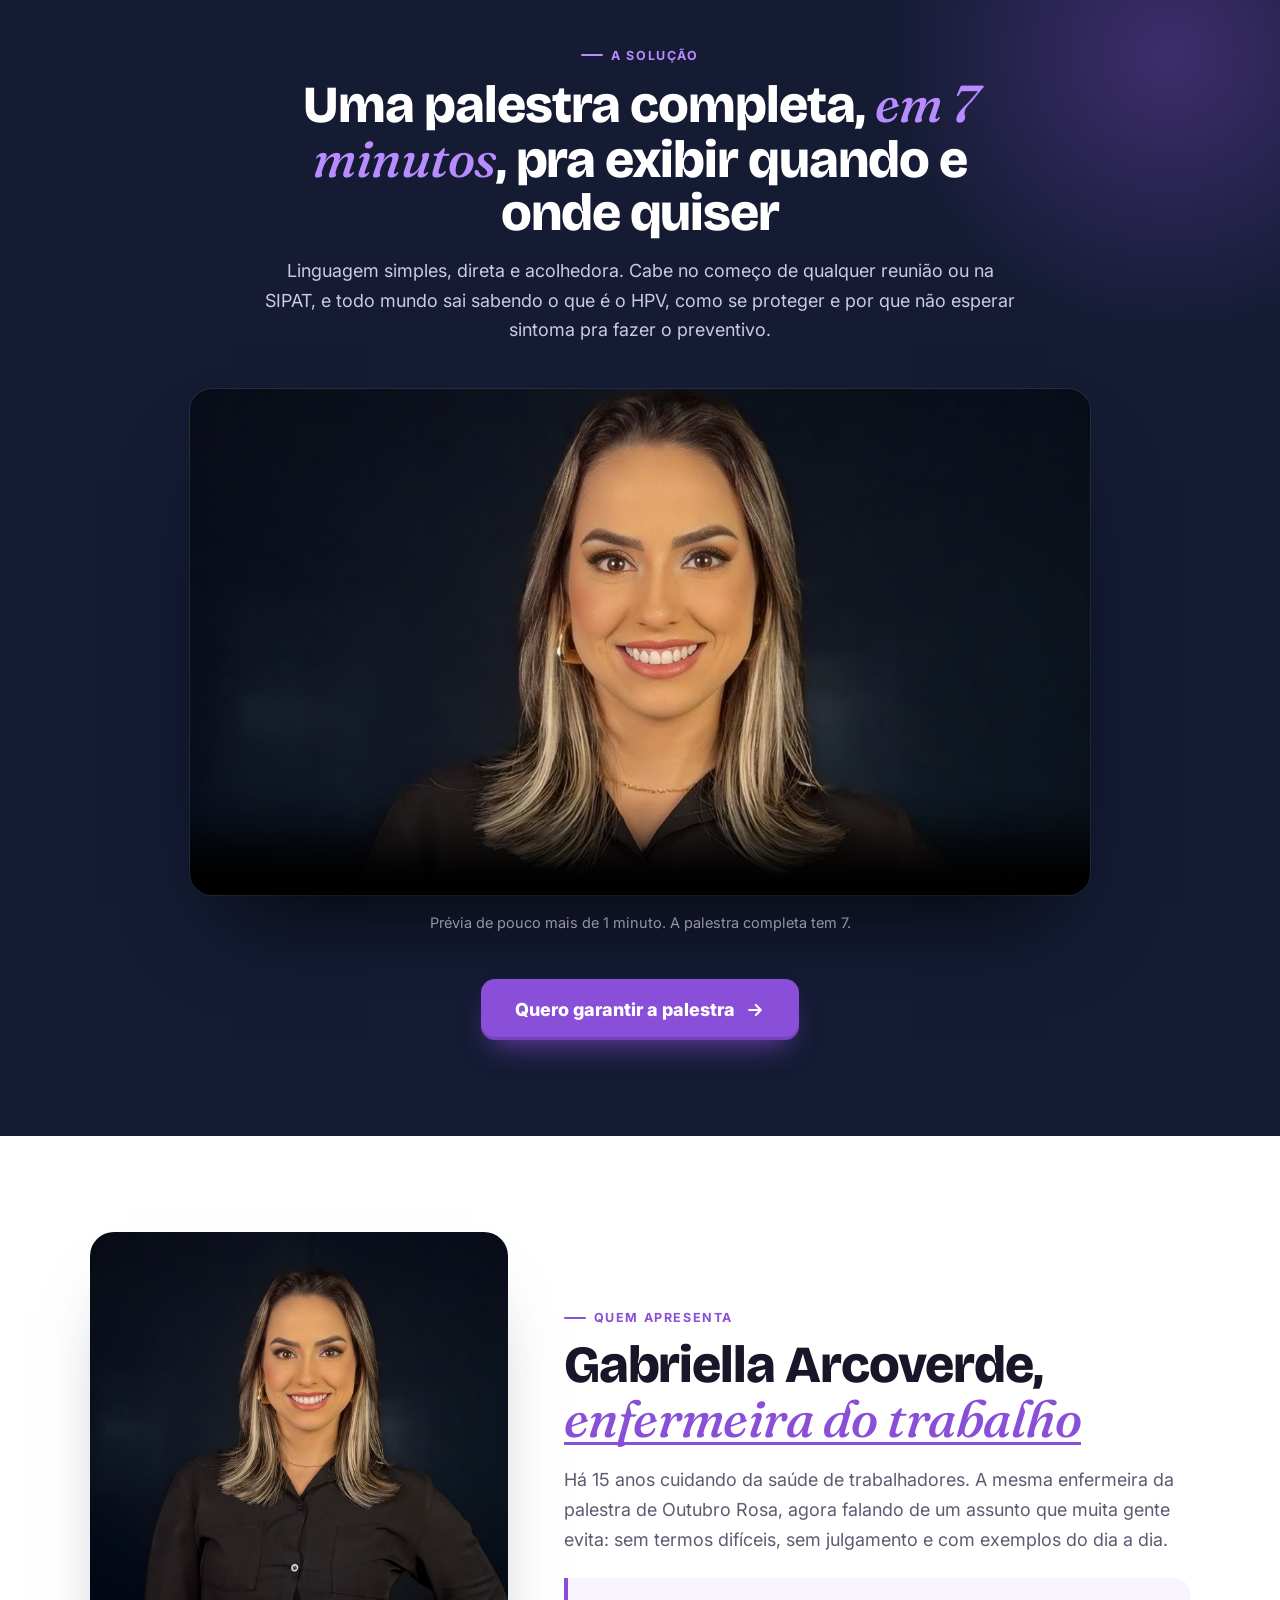
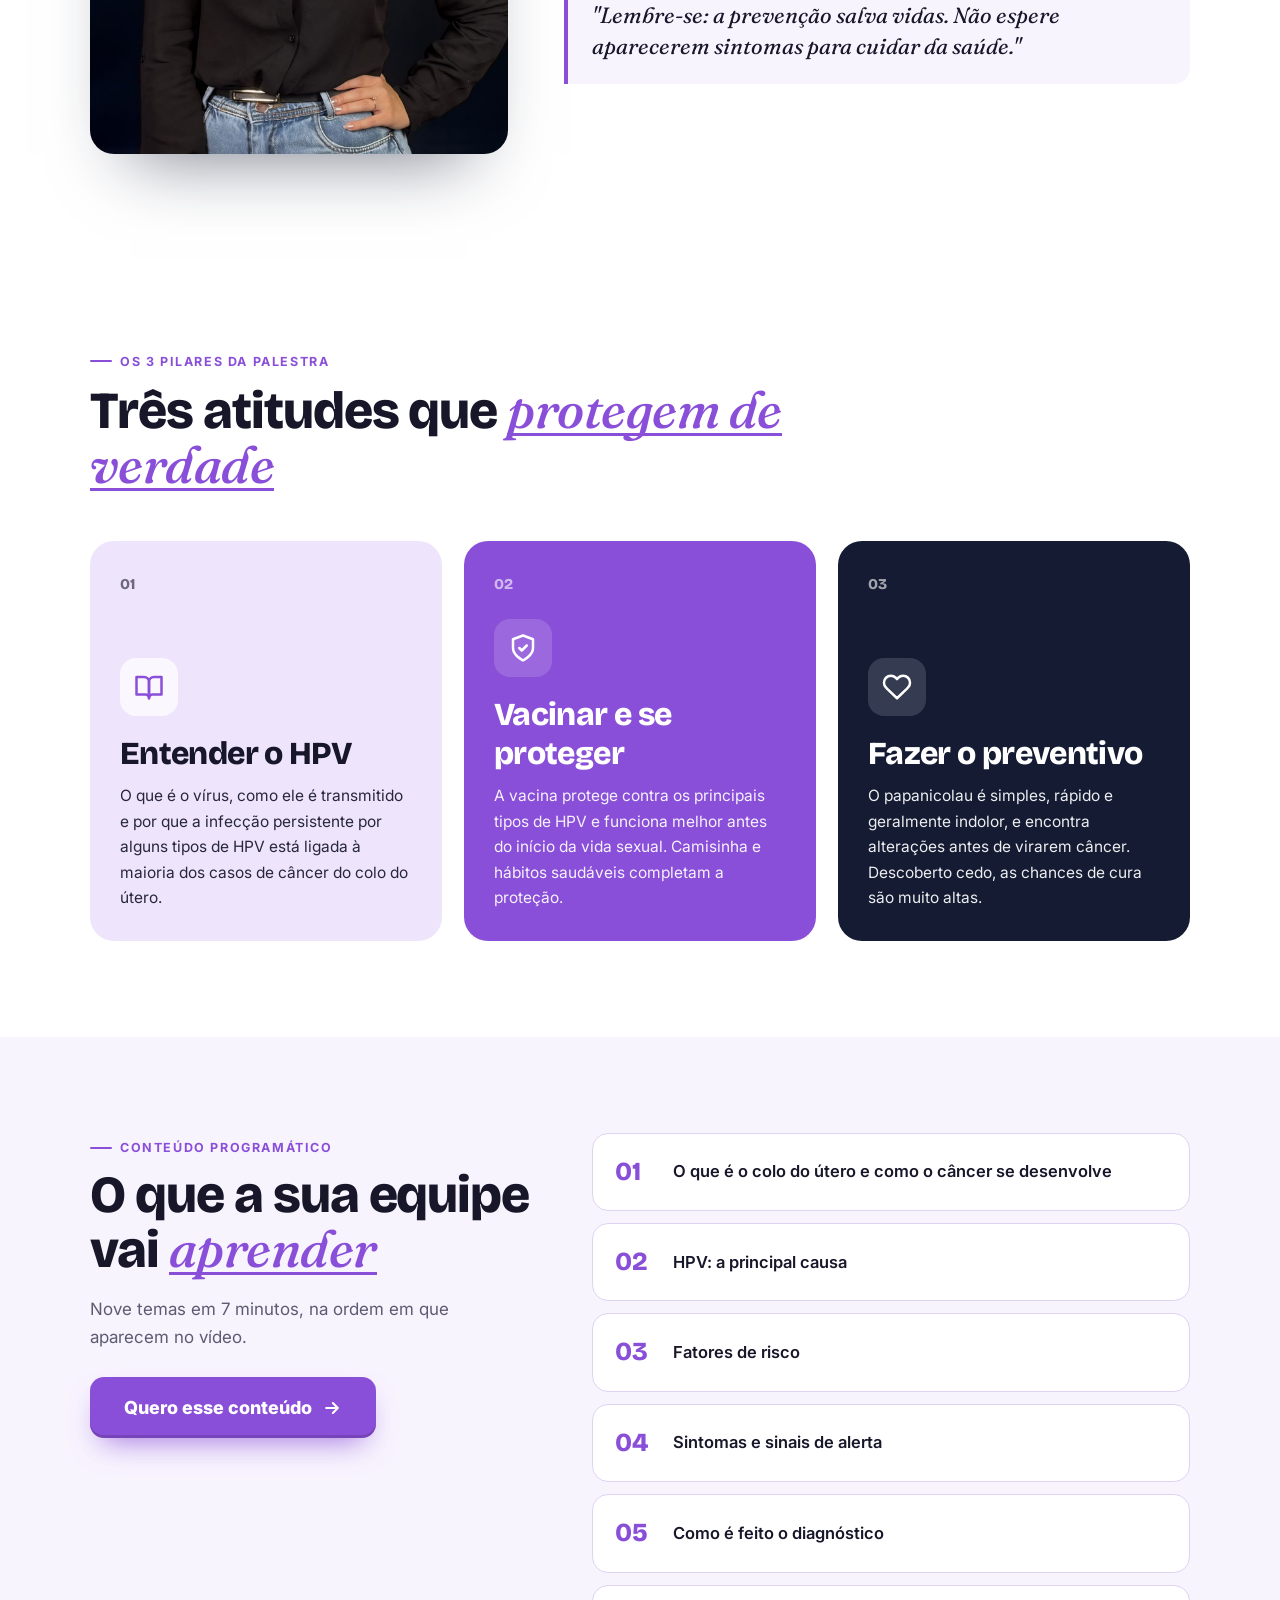
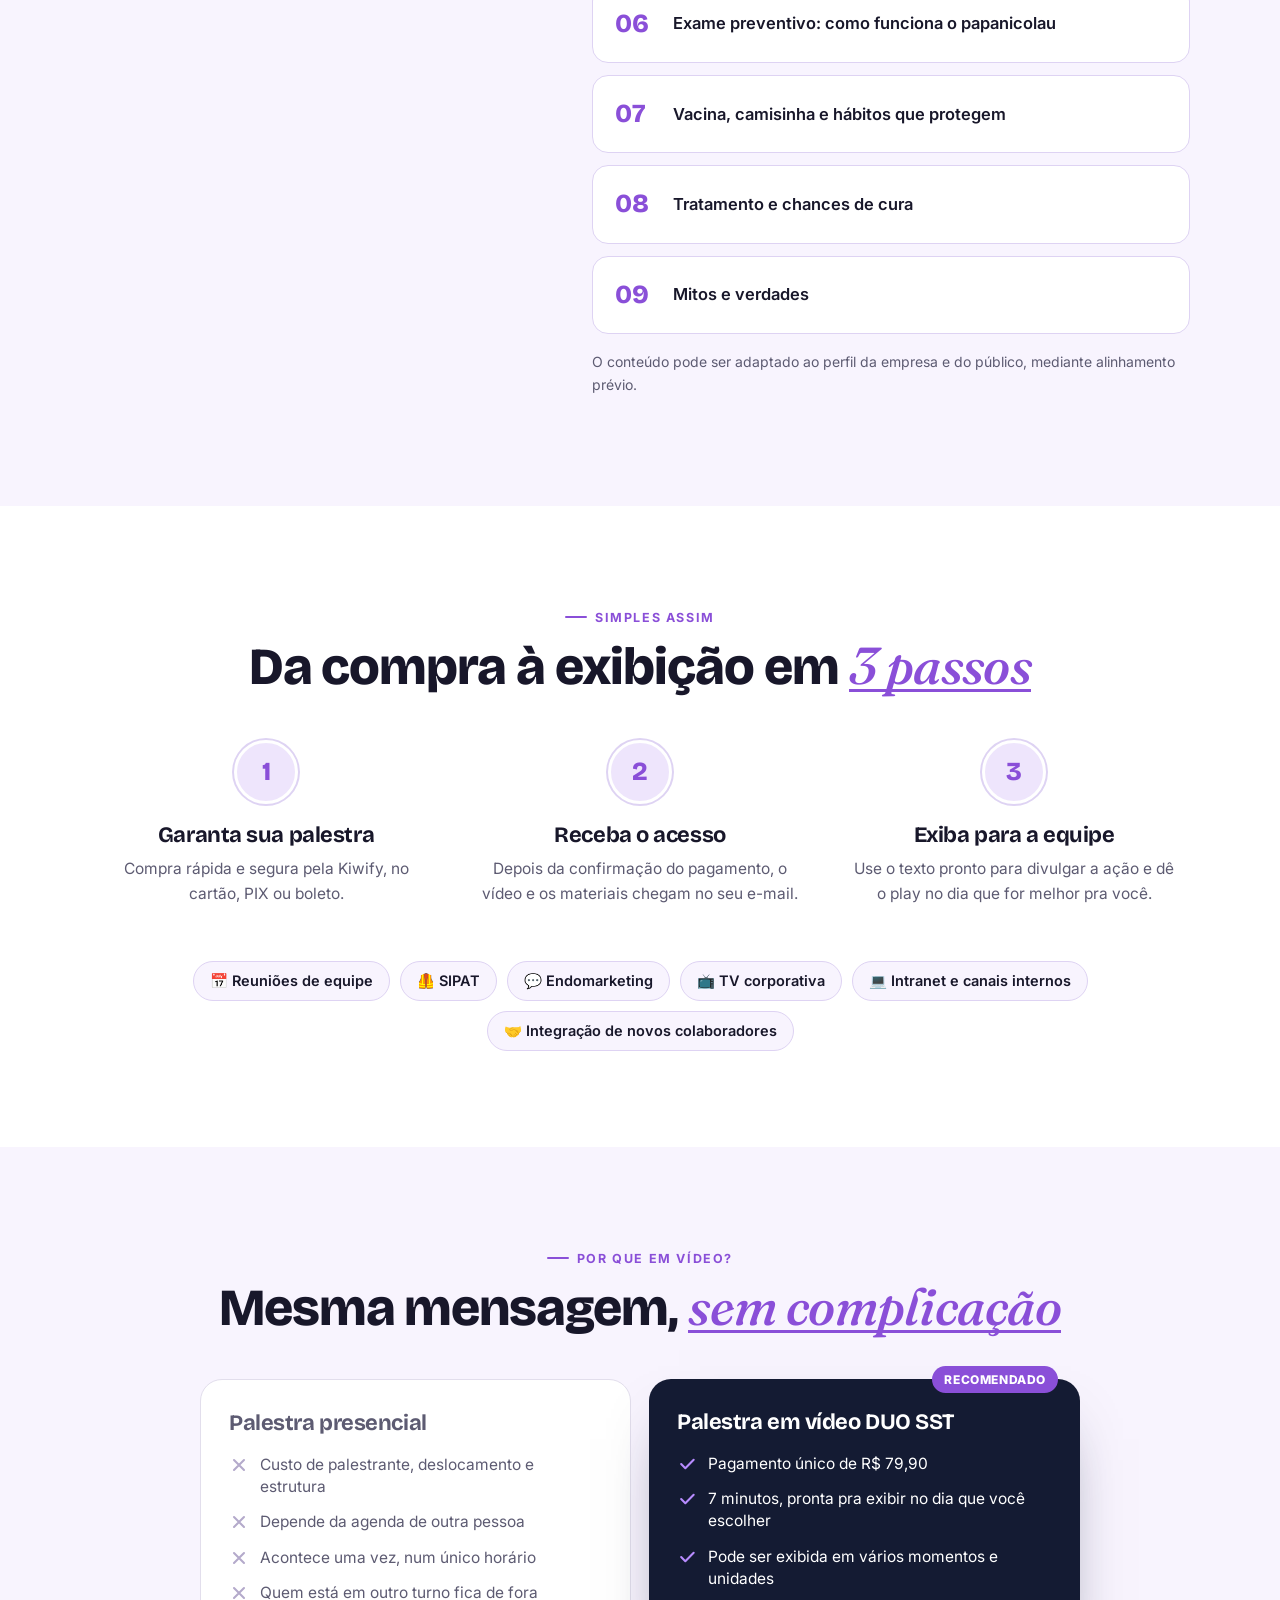
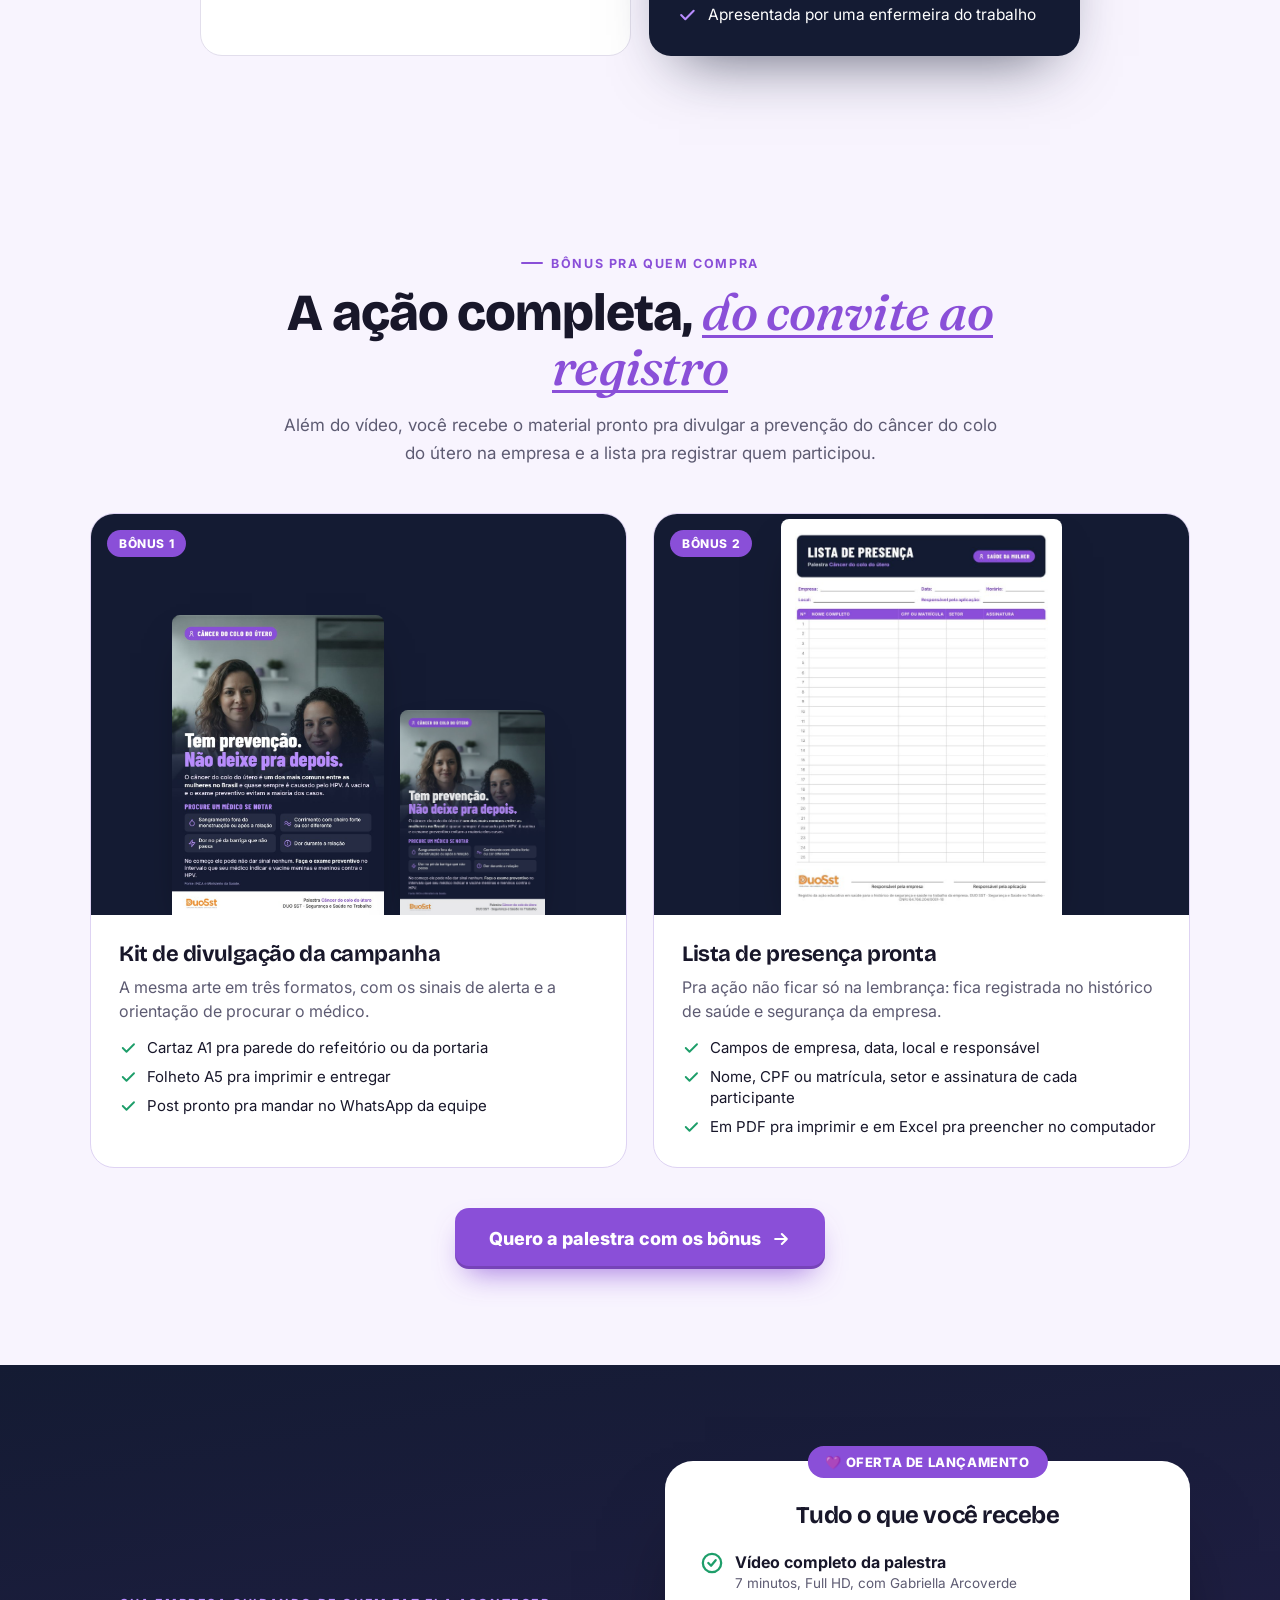
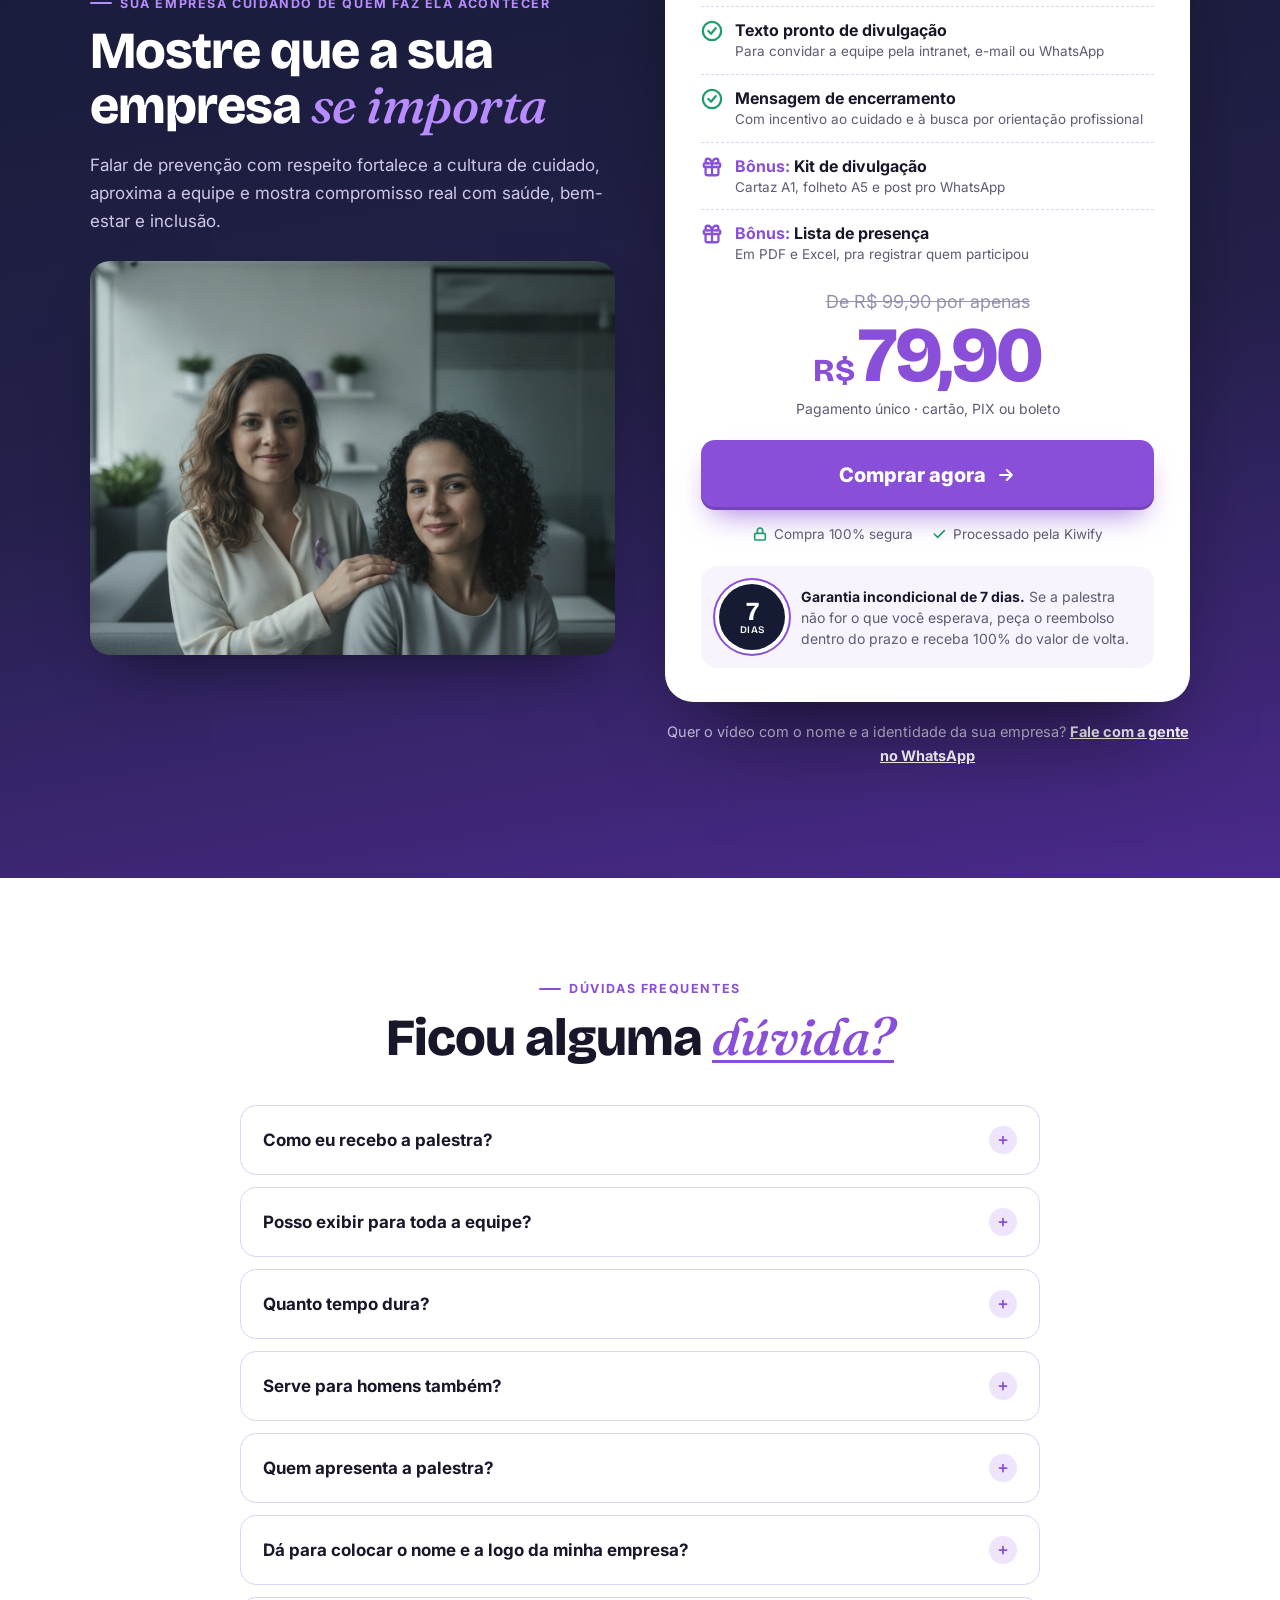
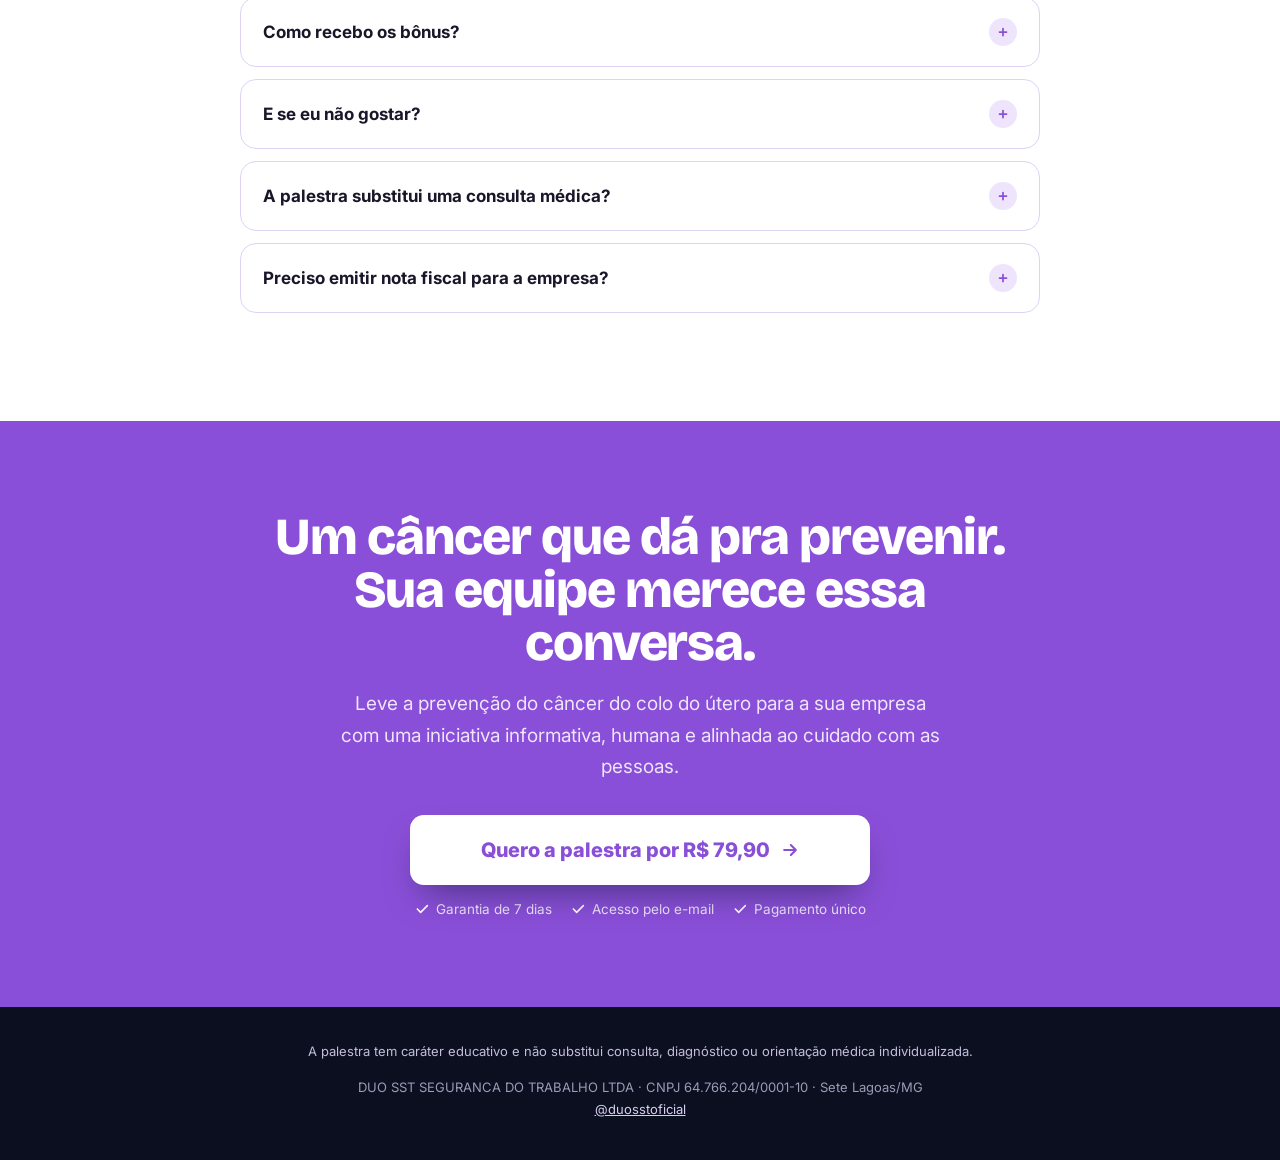
==== commit 02a65ce3: "Instagram novo @duosstoficial em todo o site" ====
--- a/colo-do-utero/index.html
+++ b/colo-do-utero/index.html
@@ -667,7 +667,7 @@
   <div class="w">
     <p class="aviso">A palestra tem caráter educativo e não substitui consulta, diagnóstico ou orientação médica individualizada.</p>
     DUO SST SEGURANCA DO TRABALHO LTDA · CNPJ 64.766.204/0001-10 · Sete Lagoas/MG<br>
-    <a href="https://www.instagram.com/duo_sst" target="_blank" rel="noopener">@duo_sst</a>
+    <a href="https://www.instagram.com/duosstoficial" target="_blank" rel="noopener">@duosstoficial</a>
   </div>
 </footer>
 
